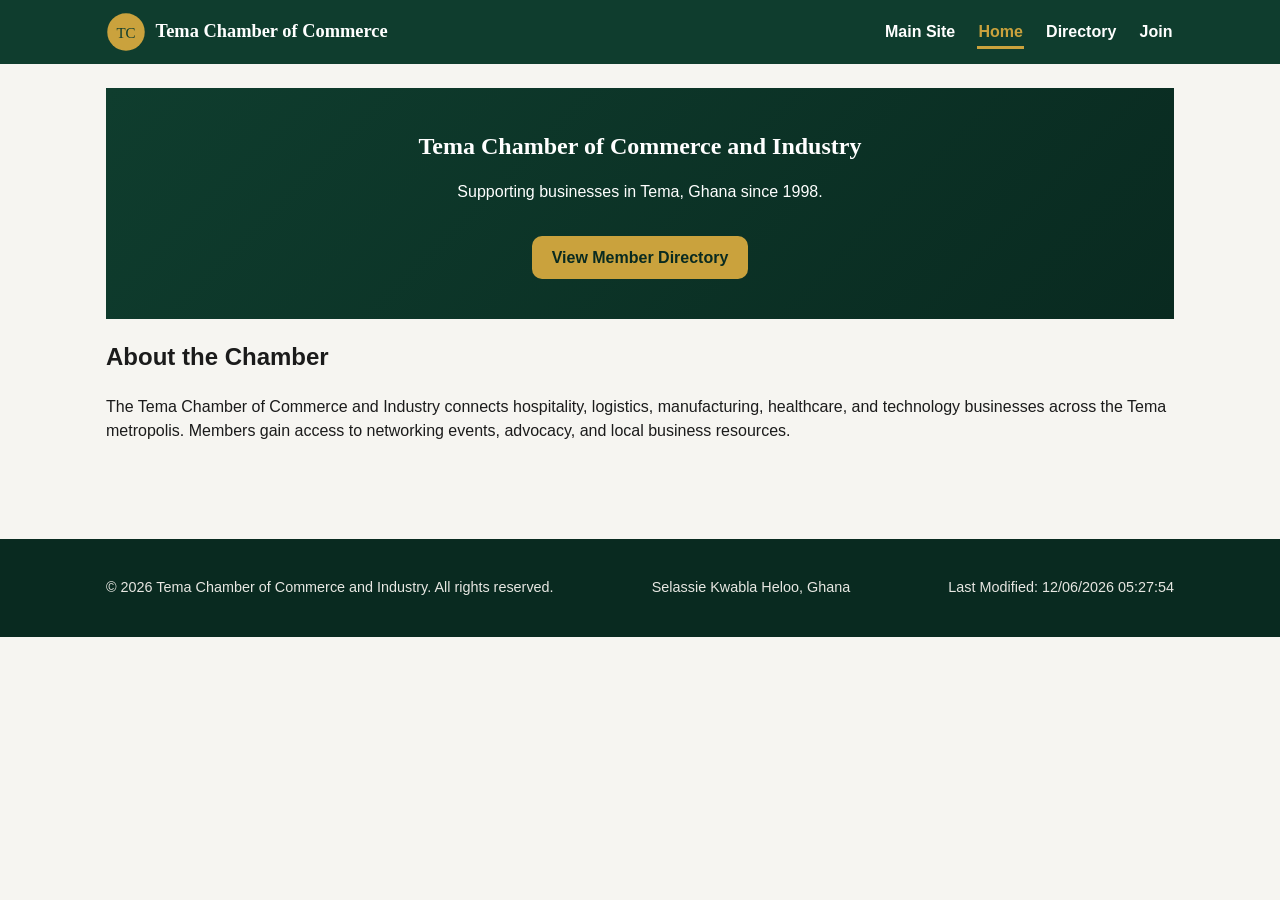
==== chamber/index.html @ 646400e3 "W04 Assignment: Chamber Join Page" ====
<!DOCTYPE html>
<html lang="en">
<head>
  <meta charset="UTF-8" />
  <meta name="viewport" content="width=device-width, initial-scale=1.0" />
  <title>Tema Chamber of Commerce | Home</title>
  <meta name="description" content="Tema Chamber of Commerce and Industry - connecting businesses in Tema, Ghana." />
  <meta name="author" content="Selassie Kwabla Heloo" />
  <link rel="icon" href="images/chamber-logo.svg" type="image/svg+xml" />

  <!-- Open Graph: how this page looks when shared on social media -->
  <meta property="og:type" content="website" />
  <meta property="og:title" content="Tema Chamber of Commerce and Industry" />
  <meta property="og:description" content="Connecting hospitality, logistics, manufacturing, healthcare, and technology businesses across Tema, Ghana since 1998." />
  <meta property="og:image" content="https://helooselassie.github.io/wdd231/chamber/images/chamber-logo.svg" />
  <meta property="og:url" content="https://helooselassie.github.io/wdd231/chamber/index.html" />

  <!-- Google Fonts: one family, two weights (regular body text, bold headings) -->
  <link rel="preconnect" href="https://fonts.googleapis.com">
  <link rel="preconnect" href="https://fonts.gstatic.com" crossorigin>
  <link href="https://fonts.googleapis.com/css2?family=Poppins:wght@400;600;700&display=swap" rel="stylesheet">

  <link rel="stylesheet" href="styles/base.css" />

  <!-- JS files use defer so they run only after the HTML has finished loading, without blocking the page render -->
  <script src="scripts/nav.js" defer></script>
</head>
<body>
  <header>
    <div class="header-inner">
      <a class="brand" href="index.html">
        <img src="images/chamber-logo.svg" alt="" />
        <span>Tema Chamber of Commerce</span>
      </a>
      <button class="nav-toggle" aria-expanded="false" aria-controls="primaryNav">
        &#9776;<span class="visually-hidden">Menu</span>
      </button>
      <nav id="primaryNav">
        <ul>
          <li><a href="../index.html">Main Site</a></li>
          <li><a href="index.html" aria-current="page">Home</a></li>
          <li><a href="directory.html">Directory</a></li>
          <li><a href="join.html">Join</a></li>
        </ul>
      </nav>
    </div>
  </header>

  <main>
    <section class="hero">
      <h1>Tema Chamber of Commerce and Industry</h1>
      <p>Supporting businesses in Tema, Ghana since 1998.</p>
      <a class="button" href="directory.html">View Member Directory</a>
    </section>

    <section>
      <h2>About the Chamber</h2>
      <p>
        The Tema Chamber of Commerce and Industry connects hospitality, logistics,
        manufacturing, healthcare, and technology businesses across the Tema
        metropolis. Members gain access to networking events, advocacy, and
        local business resources.
      </p>
    </section>
  </main>

  <footer>
    <div class="footer-inner">
      <p>&copy; <span id="currentYear"></span> Tema Chamber of Commerce and Industry. All rights reserved.</p>
      <p>Selassie Kwabla Heloo, Ghana</p>
      <p>Last Modified: <span id="lastModified"></span></p>
    </div>
  </footer>

</body>
</html>
---- chamber/styles/base.css ----
:root {
  --color-primary: #0f3d2e;
  --color-primary-dark: #092a20;
  --color-accent: #caa23d;
  --color-accent-dark: #a9842b;
  --color-bg: #f6f5f1;
  --color-surface: #ffffff;
  --color-text: #1b1b1b;
  --color-text-muted: #4a4a4a;
  --color-border: #d9d6cd;
  --font-heading: "Georgia", "Times New Roman", serif;
  --font-body: "Segoe UI", Arial, Helvetica, sans-serif;
  --radius: 10px;
  --max-width: 1100px;
}

* {
  box-sizing: border-box;
}

html,
body {
  margin: 0;
  padding: 0;
}

body {
  font-family: var(--font-body);
  color: var(--color-text);
  background-color: var(--color-bg);
  line-height: 1.5;
}

img {
  max-width: 100%;
  display: block;
}

a {
  color: var(--color-primary);
  text-decoration: none;
}

a:hover,
a:focus {
  text-decoration: underline;
}

.visually-hidden {
  position: absolute;
  left: -9999px;
}

/* Header */
header {
  background-color: var(--color-primary);
  color: #ffffff;
  position: relative;
}

.header-inner {
  max-width: var(--max-width);
  margin: 0 auto;
  display: flex;
  align-items: center;
  justify-content: space-between;
  padding: 0.75rem 1rem;
}

.brand {
  display: flex;
  align-items: center;
  gap: 0.6rem;
  color: #ffffff;
  text-decoration: none;
}

.brand img {
  width: 40px;
  height: 40px;
}

.brand span {
  font-family: var(--font-heading);
  font-size: 1.15rem;
  font-weight: bold;
}

.nav-toggle {
  background: none;
  border: 2px solid #ffffff;
  border-radius: 6px;
  color: #ffffff;
  font-size: 1.1rem;
  padding: 0.35rem 0.6rem;
  display: none;
  cursor: pointer;
}

nav ul {
  list-style: none;
  display: flex;
  gap: 1.25rem;
  margin: 0;
  padding: 0;
}

nav a {
  color: #ffffff;
  font-weight: 600;
  padding: 0.35rem 0.1rem;
  border-bottom: 3px solid #00000000;
}

nav a:hover,
nav a:focus {
  text-decoration: none;
  border-bottom-color: var(--color-accent);
}

nav a[aria-current="page"] {
  border-bottom-color: var(--color-accent);
  color: var(--color-accent);
}

/* Footer */
footer {
  background-color: var(--color-primary-dark);
  color: #e7e7e2;
  margin-top: 2.5rem;
}

.footer-inner {
  max-width: var(--max-width);
  margin: 0 auto;
  padding: 1.5rem 1rem;
  display: flex;
  flex-wrap: wrap;
  gap: 1rem;
  justify-content: space-between;
  font-size: 0.9rem;
}

.footer-inner a {
  color: #f1d89a;
}

/* Small screens: stacked nav behind a toggle */
@media (max-width: 700px) {
  .nav-toggle {
    display: inline-block;
  }

  nav {
    position: absolute;
    top: 100%;
    left: 0;
    right: 0;
    background-color: var(--color-primary);
    display: none;
  }

  nav.open {
    display: block;
  }

  nav ul {
    flex-direction: column;
    padding: 0.5rem 1rem 1rem;
    gap: 0.5rem;
  }
}

/* Generic page content wrapper used on every page */
main {
  max-width: var(--max-width);
  margin: 0 auto;
  padding: 1.5rem 1rem 2.5rem;
}

.hero {
  background: linear-gradient(135deg, var(--color-primary), var(--color-primary-dark));
  color: #ffffff;
  padding: 2.5rem 1rem;
  text-align: center;
}

.hero h1 {
  font-family: var(--font-heading);
  margin: 0 0 0.5rem;
}

.button {
  display: inline-block;
  background-color: var(--color-accent);
  color: var(--color-primary-dark);
  font-weight: 700;
  padding: 0.6rem 1.2rem;
  border-radius: var(--radius);
  margin-top: 1rem;
}

.button:hover,
.button:focus {
  background-color: var(--color-accent-dark);
  text-decoration: none;
}
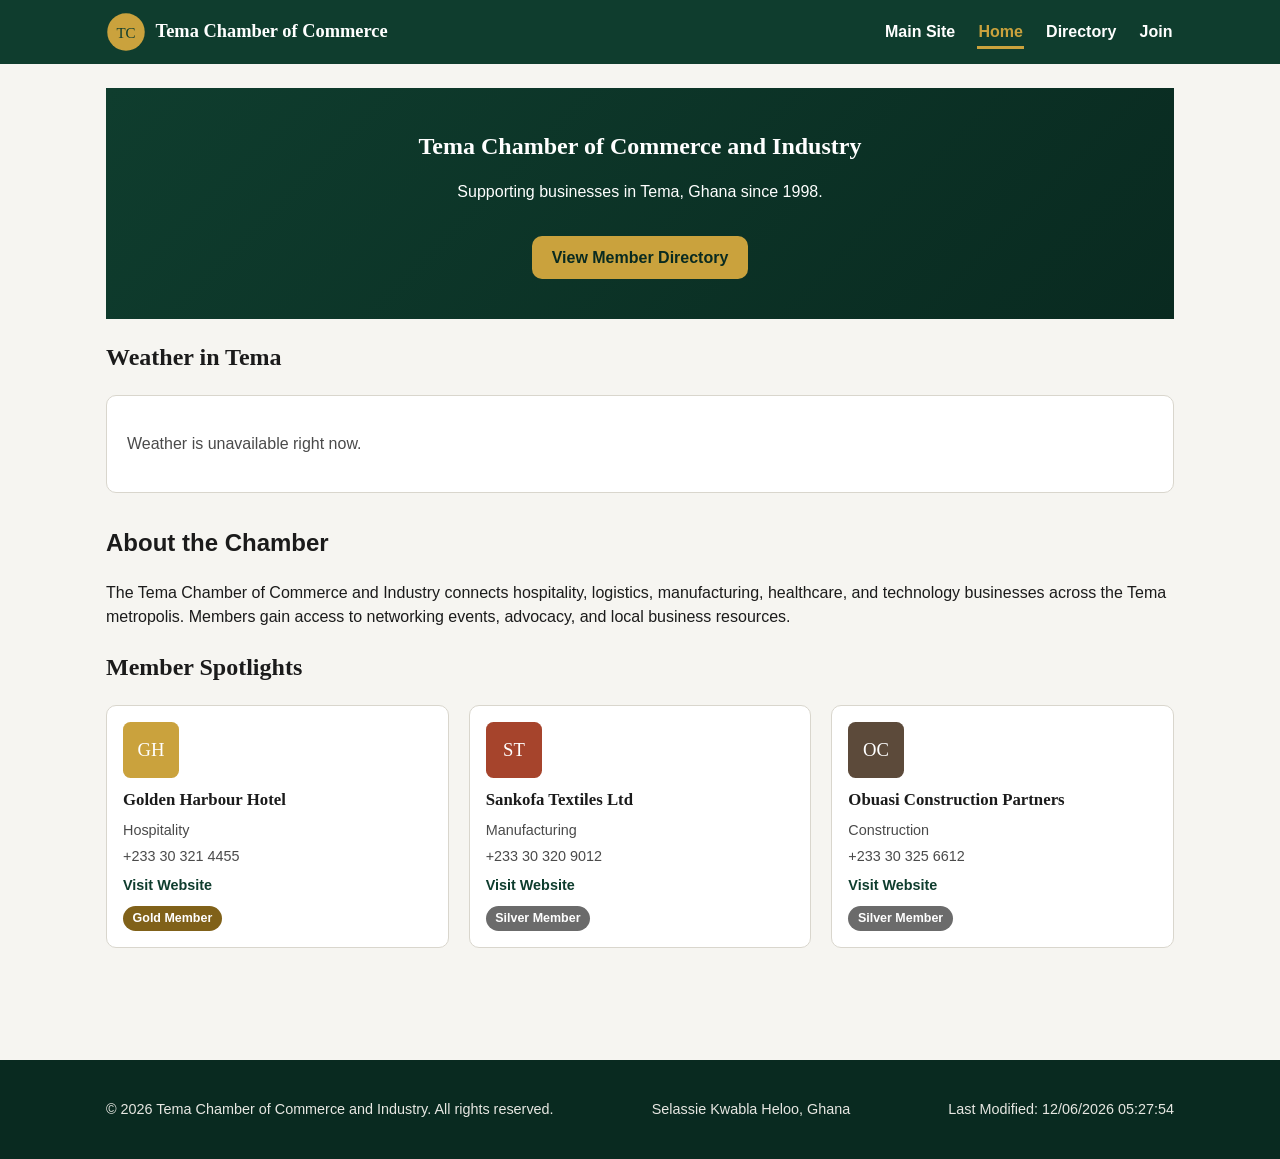
==== commit 6f498beb: "W04 Assignment: Chamber Join Page" ====
--- a/chamber/index.html
+++ b/chamber/index.html
@@ -12,7 +12,7 @@
   <meta property="og:type" content="website" />
   <meta property="og:title" content="Tema Chamber of Commerce and Industry" />
   <meta property="og:description" content="Connecting hospitality, logistics, manufacturing, healthcare, and technology businesses across Tema, Ghana since 1998." />
-  <meta property="og:image" content="https://helooselassie.github.io/wdd231/chamber/images/chamber-logo.svg" />
+  <meta property="og:image" content="https://helooselassie.github.io/wdd231/chamber/images/social-card.svg" />
   <meta property="og:url" content="https://helooselassie.github.io/wdd231/chamber/index.html" />
 
   <!-- Google Fonts: one family, two weights (regular body text, bold headings) -->
@@ -21,9 +21,11 @@
   <link href="https://fonts.googleapis.com/css2?family=Poppins:wght@400;600;700&display=swap" rel="stylesheet">
 
   <link rel="stylesheet" href="styles/base.css" />
+  <link rel="stylesheet" href="styles/style.css" />
 
   <!-- JS files use defer so they run only after the HTML has finished loading, without blocking the page render -->
   <script src="scripts/nav.js" defer></script>
+  <script src="scripts/home.js" defer></script>
 </head>
 <body>
   <header>
@@ -53,6 +55,13 @@
       <a class="button" href="directory.html">View Member Directory</a>
     </section>
 
+    <section class="weather" aria-label="Current weather in Tema, Ghana">
+      <h2>Weather in Tema</h2>
+      <div id="weatherWidget" class="weather-widget">
+        <p class="loading">Loading current conditions&hellip;</p>
+      </div>
+    </section>
+
     <section>
       <h2>About the Chamber</h2>
       <p>
@@ -61,6 +70,13 @@
         metropolis. Members gain access to networking events, advocacy, and
         local business resources.
       </p>
+    </section>
+
+    <section class="spotlights" aria-label="Featured members">
+      <h2>Member Spotlights</h2>
+      <div id="spotlightContainer" class="spotlights-grid">
+        <p class="loading">Loading featured members&hellip;</p>
+      </div>
     </section>
   </main>
 
--- a/chamber/styles/style.css
+++ b/chamber/styles/style.css
@@ -0,0 +1,142 @@
+/* Chamber Home page: weather widget + member spotlights */
+
+.weather,
+.spotlights {
+  margin-bottom: 2rem;
+}
+
+.weather h2,
+.spotlights h2 {
+  font-family: var(--font-heading);
+}
+
+.loading {
+  color: var(--color-text-muted);
+}
+
+/* Weather widget */
+.weather-widget {
+  background-color: var(--color-surface);
+  border: 1px solid var(--color-border);
+  border-radius: var(--radius);
+  padding: 1.25rem;
+  display: flex;
+  flex-wrap: wrap;
+  gap: 1.5rem;
+  align-items: center;
+  justify-content: space-between;
+}
+
+.weather-now {
+  display: flex;
+  align-items: center;
+  gap: 0.75rem;
+}
+
+.weather-temp {
+  font-size: 1.6rem;
+  font-weight: 700;
+  color: var(--color-primary);
+  margin: 0;
+}
+
+.weather-desc {
+  margin: 0.1rem 0;
+  text-transform: capitalize;
+}
+
+.weather-feels {
+  margin: 0;
+  color: var(--color-text-muted);
+  font-size: 0.9rem;
+}
+
+.weather-forecast {
+  display: flex;
+  gap: 1rem;
+}
+
+.forecast-day {
+  text-align: center;
+  min-width: 60px;
+}
+
+.forecast-label {
+  margin: 0 0 0.2rem;
+  font-weight: 600;
+}
+
+.forecast-temp {
+  margin: 0;
+  color: var(--color-primary);
+}
+
+/* Member spotlights */
+.spotlights-grid {
+  display: grid;
+  grid-template-columns: repeat(auto-fit, minmax(220px, 1fr));
+  gap: 1.25rem;
+}
+
+.spotlight-card {
+  background-color: var(--color-surface);
+  border: 1px solid var(--color-border);
+  border-radius: var(--radius);
+  padding: 1rem;
+  display: flex;
+  flex-direction: column;
+}
+
+.spotlight-card img {
+  width: 56px;
+  height: 56px;
+  margin-bottom: 0.6rem;
+}
+
+.spotlight-card h3 {
+  font-family: var(--font-heading);
+  font-size: 1.05rem;
+  margin: 0 0 0.3rem;
+}
+
+.spotlight-card p {
+  margin: 0.15rem 0;
+  font-size: 0.9rem;
+  color: var(--color-text-muted);
+}
+
+.spotlight-card a {
+  font-weight: 600;
+  font-size: 0.9rem;
+  margin-top: 0.3rem;
+}
+
+.badge {
+  display: inline-block;
+  margin-top: 0.6rem;
+  padding: 0.2rem 0.6rem;
+  border-radius: 999px;
+  font-size: 0.78rem;
+  font-weight: 700;
+  color: #ffffff;
+  width: fit-content;
+}
+
+.badge.level-3 {
+  background-color: #806119;
+}
+
+.badge.level-2 {
+  background-color: #6b6b6b;
+}
+
+.badge.level-1 {
+  background-color: #7a5230;
+}
+
+@media (max-width: 500px) {
+  .weather-widget {
+    flex-direction: column;
+    align-items: flex-start;
+  }
+}
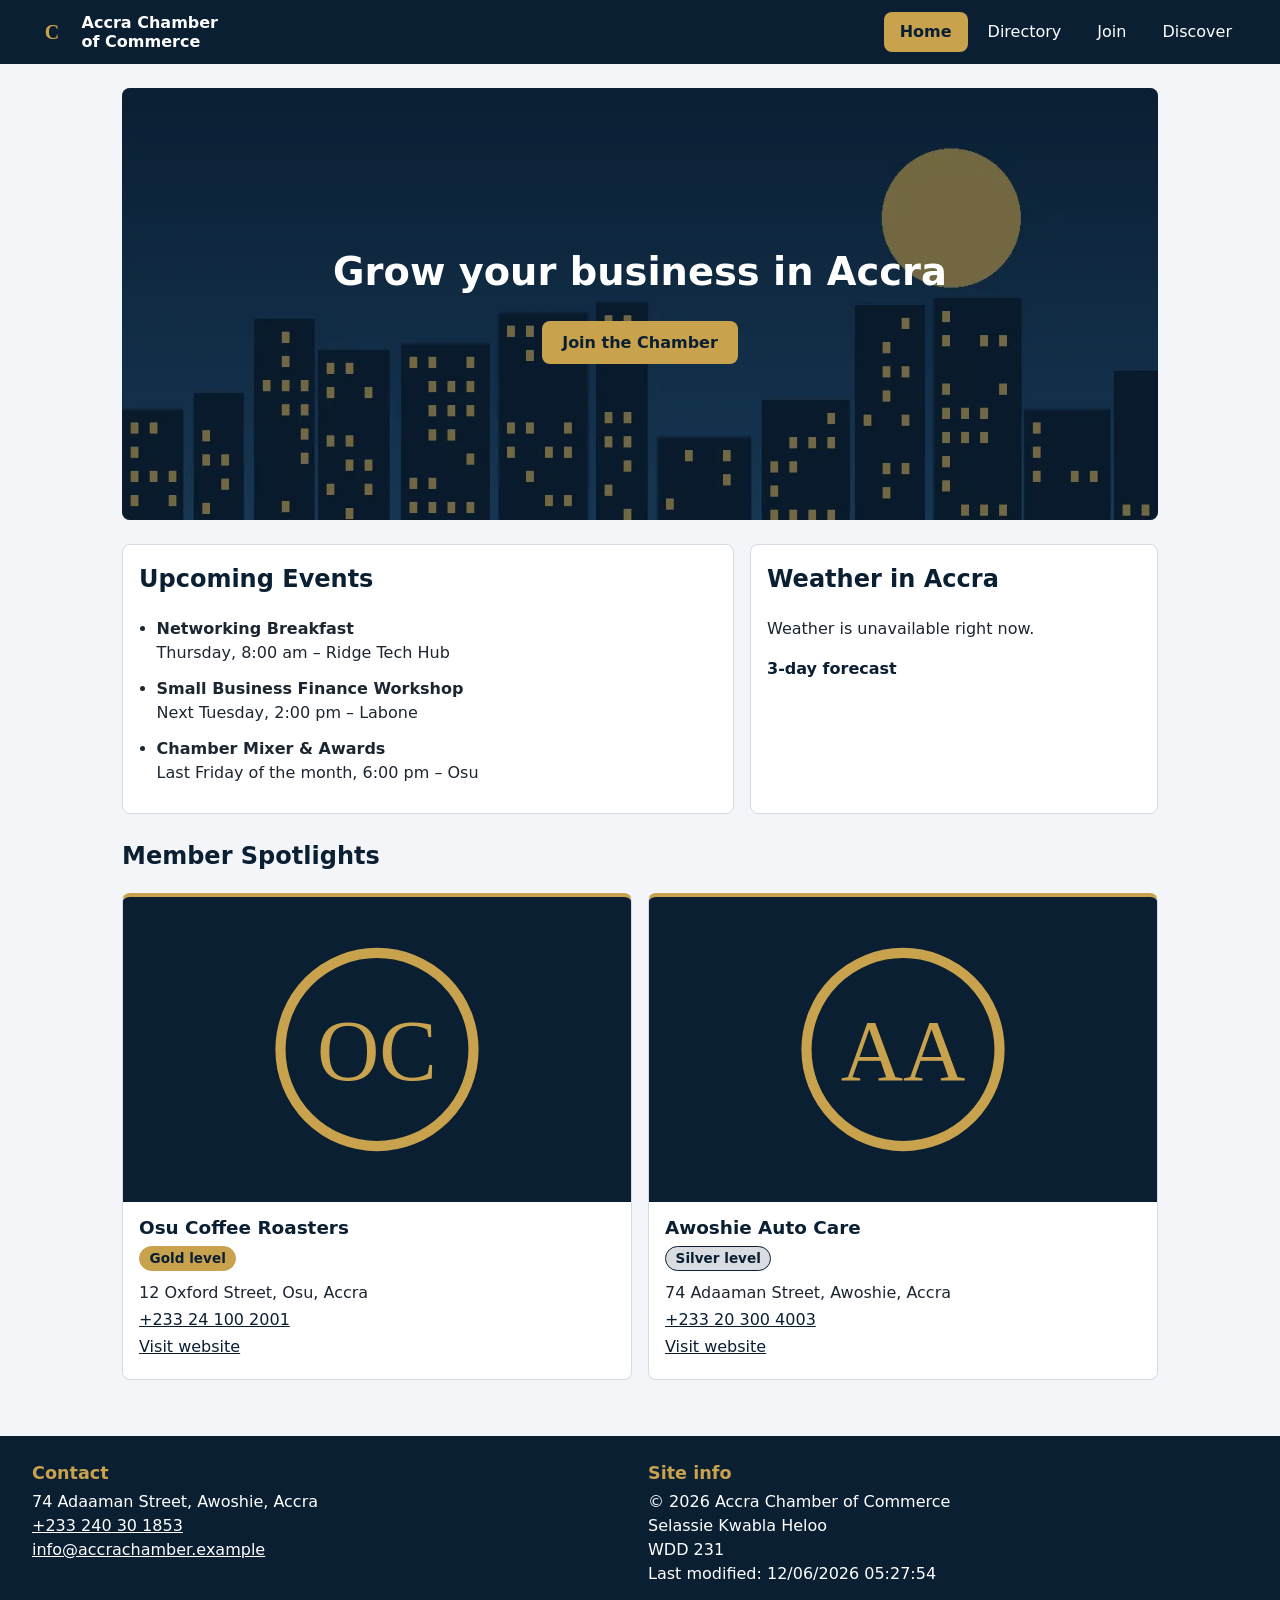
==== commit 47ee4735: "W03: Chamber Home Page" ====
--- a/chamber/index.html
+++ b/chamber/index.html
@@ -1,92 +1,100 @@
 <!DOCTYPE html>
 <html lang="en">
 <head>
-  <meta charset="UTF-8" />
-  <meta name="viewport" content="width=device-width, initial-scale=1.0" />
-  <title>Tema Chamber of Commerce | Home</title>
-  <meta name="description" content="Tema Chamber of Commerce and Industry - connecting businesses in Tema, Ghana." />
-  <meta name="author" content="Selassie Kwabla Heloo" />
-  <link rel="icon" href="images/chamber-logo.svg" type="image/svg+xml" />
+  <meta charset="UTF-8">
+  <meta name="viewport" content="width=device-width, initial-scale=1">
+  <title>Home | Accra Chamber of Commerce</title>
+  <meta name="description" content="Welcome to the Accra Chamber of Commerce. See upcoming events, local weather and featured member businesses, and join today.">
+  <meta name="author" content="Selassie Kwabla Heloo">
 
-  <!-- Open Graph: how this page looks when shared on social media -->
-  <meta property="og:type" content="website" />
-  <meta property="og:title" content="Tema Chamber of Commerce and Industry" />
-  <meta property="og:description" content="Connecting hospitality, logistics, manufacturing, healthcare, and technology businesses across Tema, Ghana since 1998." />
-  <meta property="og:image" content="https://helooselassie.github.io/wdd231/chamber/images/social-card.svg" />
-  <meta property="og:url" content="https://helooselassie.github.io/wdd231/chamber/index.html" />
+  <link rel="icon" href="images/favicon.svg" type="image/svg+xml">
+  <link rel="apple-touch-icon" href="images/favicon-180.png">
 
-  <!-- Google Fonts: one family, two weights (regular body text, bold headings) -->
-  <link rel="preconnect" href="https://fonts.googleapis.com">
-  <link rel="preconnect" href="https://fonts.gstatic.com" crossorigin>
-  <link href="https://fonts.googleapis.com/css2?family=Poppins:wght@400;600;700&display=swap" rel="stylesheet">
+  <meta property="og:type" content="website">
+  <meta property="og:title" content="Home | Accra Chamber of Commerce">
+  <meta property="og:description" content="Events, weather and featured member businesses from the Accra Chamber of Commerce.">
+  <meta property="og:image" content="https://username.github.io/wdd231/chamber/images/og-image.png">
+  <meta property="og:url" content="https://username.github.io/wdd231/chamber/index.html">
 
-  <link rel="stylesheet" href="styles/base.css" />
-  <link rel="stylesheet" href="styles/style.css" />
-
-  <!-- JS files use defer so they run only after the HTML has finished loading, without blocking the page render -->
-  <script src="scripts/nav.js" defer></script>
-  <script src="scripts/home.js" defer></script>
+  <link rel="stylesheet" href="css/normalize.css">
+  <link rel="stylesheet" href="css/small.css">
+  <link rel="stylesheet" href="css/larger.css">
+  <script src="js/site.js" defer></script>
+  <script src="js/home.js" defer></script>
 </head>
 <body>
-  <header>
-    <div class="header-inner">
-      <a class="brand" href="index.html">
-        <img src="images/chamber-logo.svg" alt="" />
-        <span>Tema Chamber of Commerce</span>
-      </a>
-      <button class="nav-toggle" aria-expanded="false" aria-controls="primaryNav">
-        &#9776;<span class="visually-hidden">Menu</span>
-      </button>
-      <nav id="primaryNav">
-        <ul>
-          <li><a href="../index.html">Main Site</a></li>
-          <li><a href="index.html" aria-current="page">Home</a></li>
-          <li><a href="directory.html">Directory</a></li>
-          <li><a href="join.html">Join</a></li>
-        </ul>
-      </nav>
-    </div>
+  <header class="site-header">
+    <a class="brand" href="index.html">
+      <img src="images/favicon.svg" alt="" width="40" height="40">
+      <span>Accra Chamber<br>of Commerce</span>
+    </a>
+    <button id="menu-button" class="menu-button" type="button" aria-expanded="false" aria-controls="site-nav">
+      <span class="menu-icon" aria-hidden="true"></span>
+      <span class="visually-hidden">Menu</span>
+    </button>
+    <nav id="site-nav" class="site-nav" aria-label="Main">
+      <ul>
+        <li><a href="index.html" class="active" aria-current="page">Home</a></li>
+        <li><a href="directory.html">Directory</a></li>
+        <li><a href="join.html">Join</a></li>
+        <li><a href="discover.html">Discover</a></li>
+      </ul>
+    </nav>
   </header>
 
   <main>
-    <section class="hero">
-      <h1>Tema Chamber of Commerce and Industry</h1>
-      <p>Supporting businesses in Tema, Ghana since 1998.</p>
-      <a class="button" href="directory.html">View Member Directory</a>
-    </section>
-
-    <section class="weather" aria-label="Current weather in Tema, Ghana">
-      <h2>Weather in Tema</h2>
-      <div id="weatherWidget" class="weather-widget">
-        <p class="loading">Loading current conditions&hellip;</p>
+    <section class="hero" aria-labelledby="hero-title">
+      <img src="images/hero-1200.webp"
+           srcset="images/hero-600.webp 600w, images/hero-1200.webp 1200w"
+           sizes="(min-width: 1100px) 1100px, 100vw"
+           width="1200" height="500" fetchpriority="high"
+           alt="Accra city skyline at dusk with lit office windows">
+      <div class="hero-text">
+        <h1 id="hero-title">Grow your business in Accra</h1>
+        <a class="cta" href="join.html">Join the Chamber</a>
       </div>
     </section>
 
-    <section>
-      <h2>About the Chamber</h2>
-      <p>
-        The Tema Chamber of Commerce and Industry connects hospitality, logistics,
-        manufacturing, healthcare, and technology businesses across the Tema
-        metropolis. Members gain access to networking events, advocacy, and
-        local business resources.
-      </p>
-    </section>
+    <div class="home-grid">
+      <section class="panel" aria-labelledby="events-title">
+        <h2 id="events-title">Upcoming Events</h2>
+        <ul class="events">
+          <li><strong>Networking Breakfast</strong><br>Thursday, 8:00 am &ndash; Ridge Tech Hub</li>
+          <li><strong>Small Business Finance Workshop</strong><br>Next Tuesday, 2:00 pm &ndash; Labone</li>
+          <li><strong>Chamber Mixer &amp; Awards</strong><br>Last Friday of the month, 6:00 pm &ndash; Osu</li>
+        </ul>
+      </section>
 
-    <section class="spotlights" aria-label="Featured members">
-      <h2>Member Spotlights</h2>
-      <div id="spotlightContainer" class="spotlights-grid">
-        <p class="loading">Loading featured members&hellip;</p>
+      <section class="panel" aria-labelledby="weather-title">
+        <h2 id="weather-title">Weather in Accra</h2>
+        <div id="current-weather" aria-live="polite">Loading weather&hellip;</div>
+        <h3>3-day forecast</h3>
+        <ul id="forecast" class="forecast"></ul>
+      </section>
+    </div>
+
+    <section aria-labelledby="spotlight-title">
+      <h2 id="spotlight-title">Member Spotlights</h2>
+      <div id="spotlights" class="spotlight-grid">
+        <p class="status">Loading spotlights&hellip;</p>
       </div>
     </section>
   </main>
 
-  <footer>
-    <div class="footer-inner">
-      <p>&copy; <span id="currentYear"></span> Tema Chamber of Commerce and Industry. All rights reserved.</p>
-      <p>Selassie Kwabla Heloo, Ghana</p>
-      <p>Last Modified: <span id="lastModified"></span></p>
+  <footer class="site-footer">
+    <div>
+      <h2>Contact</h2>
+      <p>74 Adaaman Street, Awoshie, Accra<br>
+        <a href="tel:+233240301853">+233 240 30 1853</a><br>
+        <a href="mailto:info@accrachamber.example">info@accrachamber.example</a></p>
+    </div>
+    <div>
+      <h2>Site info</h2>
+      <p>&copy; <span id="year"></span> Accra Chamber of Commerce<br>
+        Selassie Kwabla Heloo<br>
+        WDD 231<br>
+        Last modified: <span id="last-modified"></span></p>
     </div>
   </footer>
-
 </body>
 </html>
--- a/chamber/css/small.css
+++ b/chamber/css/small.css
@@ -0,0 +1,350 @@
+/* Mobile-first styles. larger.css adds the wider layouts. */
+:root {
+  --navy: #0B1F33;
+  --gold: #C9A24D;
+  --white: #ffffff;
+  --light: #f3f5f8;
+  --text: #1c2630;
+  --radius: 8px;
+}
+
+* { box-sizing: border-box; }
+
+body {
+  margin: 0;
+  font-family: system-ui, -apple-system, "Segoe UI", Roboto, sans-serif;
+  line-height: 1.5;
+  color: var(--text);
+  background: var(--light);
+}
+
+img { max-width: 100%; height: auto; display: block; }
+
+a { color: var(--navy); }
+a:focus-visible, button:focus-visible { outline: 3px solid var(--gold); outline-offset: 2px; }
+
+.visually-hidden {
+  position: absolute;
+  width: 1px; height: 1px;
+  overflow: hidden;
+  clip: rect(0 0 0 0);
+  white-space: nowrap;
+}
+
+/* Header and navigation */
+.site-header {
+  display: flex;
+  flex-wrap: wrap;
+  align-items: center;
+  justify-content: space-between;
+  padding: 0.75rem 1rem;
+  background: var(--navy);
+  color: var(--white);
+}
+
+.brand {
+  display: flex;
+  align-items: center;
+  gap: 0.6rem;
+  color: var(--white);
+  text-decoration: none;
+  font-weight: 700;
+  line-height: 1.2;
+}
+
+.menu-button {
+  width: 44px; height: 44px;
+  display: grid;
+  place-items: center;
+  background: transparent;
+  border: 2px solid var(--gold);
+  border-radius: var(--radius);
+  cursor: pointer;
+}
+
+.menu-icon,
+.menu-icon::before,
+.menu-icon::after {
+  display: block;
+  width: 22px; height: 2px;
+  background: var(--gold);
+  content: "";
+  transition: transform 0.2s;
+}
+.menu-icon { position: relative; }
+.menu-icon::before { position: absolute; top: -7px; }
+.menu-icon::after { position: absolute; top: 7px; }
+
+.menu-button[aria-expanded="true"] .menu-icon { background: transparent; }
+.menu-button[aria-expanded="true"] .menu-icon::before { top: 0; transform: rotate(45deg); }
+.menu-button[aria-expanded="true"] .menu-icon::after { top: 0; transform: rotate(-45deg); }
+
+.site-nav { display: none; width: 100%; }
+.site-nav.open { display: block; }
+
+.site-nav ul { list-style: none; margin: 0.75rem 0 0; padding: 0; }
+.site-nav a {
+  display: block;
+  padding: 0.75rem 0.5rem;
+  color: var(--white);
+  text-decoration: none;
+  border-bottom: 1px solid rgba(255, 255, 255, 0.2);
+}
+.site-nav a:hover { background: rgba(255, 255, 255, 0.1); }
+
+/* Wayfinding: the current page is clearly marked */
+.site-nav a.active {
+  background: var(--gold);
+  color: var(--navy);
+  font-weight: 700;
+}
+
+/* Main content */
+main { padding: 1rem; max-width: 1100px; margin: 0 auto; }
+h1 { color: var(--navy); margin: 0.5rem 0 0; }
+.intro { margin-top: 0.25rem; }
+
+.view-toggle { display: flex; gap: 0.5rem; margin: 1rem 0; }
+.view-toggle button {
+  padding: 0.5rem 1.25rem;
+  font: inherit;
+  font-weight: 600;
+  color: var(--navy);
+  background: var(--white);
+  border: 2px solid var(--navy);
+  border-radius: var(--radius);
+  cursor: pointer;
+}
+.view-toggle button[aria-pressed="true"] { background: var(--navy); color: var(--white); }
+
+/* Member cards (grid view) and rows (list view) */
+#members { display: grid; gap: 1rem; grid-template-columns: 1fr; }
+
+.member {
+  background: var(--white);
+  border: 1px solid #d5dbe3;
+  border-top: 4px solid var(--gold);
+  border-radius: var(--radius);
+  overflow: hidden;
+}
+.member img { width: 100%; aspect-ratio: 5 / 3; object-fit: cover; }
+.member-body { padding: 0.75rem 1rem 1rem; overflow-wrap: anywhere; }
+.member h2 { margin: 0 0 0.25rem; font-size: 1.15rem; color: var(--navy); }
+.tagline { margin: 0 0 0.5rem; font-style: italic; }
+.member p { margin: 0.2rem 0; }
+
+.badge {
+  display: inline-block;
+  margin-bottom: 0.4rem;
+  padding: 0.1rem 0.6rem;
+  font-size: 0.85rem;
+  font-weight: 700;
+  color: var(--navy);
+  border: 1px solid var(--navy);
+  border-radius: 999px;
+}
+.badge.gold { background: var(--gold); border-color: var(--gold); }
+.badge.silver { background: #d9dde2; }
+.badge.member { background: var(--white); }
+
+/* List view: one column, no images */
+#members.list { grid-template-columns: 1fr; gap: 0; }
+#members.list .member {
+  border-radius: 0;
+  border-top-width: 1px;
+  border-left: 4px solid var(--gold);
+}
+#members.list .member:nth-child(even) { background: var(--light); }
+
+.status { grid-column: 1 / -1; }
+
+/* Footer */
+.site-footer {
+  display: grid;
+  gap: 1rem;
+  padding: 1.5rem 1rem;
+  margin-top: 2rem;
+  background: var(--navy);
+  color: var(--white);
+}
+.site-footer h2 { margin: 0 0 0.25rem; font-size: 1.1rem; color: var(--gold); }
+.site-footer p { margin: 0; }
+.site-footer a { color: var(--white); }
+
+/* Home page */
+.hero { position: relative; border-radius: var(--radius); overflow: hidden; background: var(--navy); }
+.hero img { width: 100%; height: auto; }
+.hero-text {
+  position: absolute;
+  inset: 0;
+  display: flex;
+  flex-direction: column;
+  align-items: center;
+  justify-content: center;
+  gap: 0.75rem;
+  padding: 0.5rem;
+  text-align: center;
+  background: rgba(11, 31, 51, 0.45);
+}
+.hero-text h1 { margin: 0; font-size: 1.4rem; color: var(--white); }
+
+.cta {
+  padding: 0.6rem 1.25rem;
+  font-weight: 700;
+  color: var(--navy);
+  text-decoration: none;
+  background: var(--gold);
+  border-radius: var(--radius);
+}
+.cta:hover { background: var(--white); }
+
+.home-grid { display: grid; gap: 1rem; margin: 1.5rem 0; }
+.panel {
+  padding: 1rem;
+  background: var(--white);
+  border: 1px solid #d5dbe3;
+  border-radius: var(--radius);
+}
+.panel h2, main > section > h2 { margin-top: 0; color: var(--navy); }
+.panel h3 { margin: 1rem 0 0.25rem; font-size: 1rem; color: var(--navy); }
+
+.events { margin: 0; padding-left: 1.1rem; }
+.events li { margin-bottom: 0.75rem; }
+
+.temperature { margin: 0; font-size: 2.25rem; font-weight: 700; color: var(--navy); }
+#current-weather p { margin: 0.2rem 0; }
+
+.forecast { margin: 0; padding: 0; list-style: none; }
+.forecast li {
+  display: flex;
+  justify-content: space-between;
+  gap: 1rem;
+  padding: 0.4rem 0;
+  border-bottom: 1px solid #d5dbe3;
+}
+.forecast .day { font-weight: 600; }
+
+.spotlight-grid { display: grid; gap: 1rem; grid-template-columns: 1fr; }
+.member h3 { margin: 0 0 0.25rem; font-size: 1.15rem; color: var(--navy); }
+
+/* Join page: form */
+.join-layout { display: grid; gap: 2rem; margin-top: 1rem; }
+
+.join-form {
+  display: grid;
+  gap: 1rem;
+  padding: 1rem;
+  background: var(--white);
+  border: 1px solid #d5dbe3;
+  border-radius: var(--radius);
+}
+.join-form label { display: grid; gap: 0.3rem; font-weight: 600; color: var(--navy); }
+.join-form input:not([type="hidden"]),
+.join-form select,
+.join-form textarea {
+  width: 100%;
+  min-height: 44px;
+  padding: 0.5rem 0.75rem;
+  font: inherit;
+  font-weight: 400;
+  color: var(--text);
+  background: var(--white);
+  border: 2px solid #6b7684;
+  border-radius: var(--radius);
+}
+.join-form input:focus,
+.join-form select:focus,
+.join-form textarea:focus { outline: 3px solid var(--gold); outline-offset: 1px; border-color: var(--navy); }
+.join-form input:user-invalid { border-color: #a61b1b; }
+.req { color: #a61b1b; }
+
+.submit-button {
+  cursor: pointer;
+  font-weight: 700;
+  color: var(--navy);
+  background: var(--gold);
+  border-color: var(--gold) !important;
+}
+.submit-button:hover { background: var(--navy); color: var(--white); border-color: var(--navy) !important; }
+
+/* Membership cards */
+.levels h2 { margin-top: 0; color: var(--navy); }
+.level-cards { display: grid; gap: 1rem; }
+
+.level-card {
+  padding: 1rem;
+  background: var(--white);
+  border: 1px solid #d5dbe3;
+  border-top: 6px solid var(--navy);
+  border-radius: var(--radius);
+  animation: card-in 0.7s ease-out both;
+}
+.level-card:nth-child(2) { animation-delay: 0.15s; }
+.level-card:nth-child(3) { animation-delay: 0.3s; }
+.level-card:nth-child(4) { animation-delay: 0.45s; }
+.level-card.bronze { border-top-color: #8a5a2b; }
+.level-card.silver { border-top-color: #8d96a3; }
+.level-card.gold { border-top-color: var(--gold); }
+.level-card h3 { margin: 0 0 0.25rem; color: var(--navy); }
+.level-card p { margin: 0.25rem 0; }
+.price { font-weight: 700; }
+
+@keyframes card-in {
+  from { opacity: 0; transform: translateY(24px); }
+  to { opacity: 1; transform: translateY(0); }
+}
+
+@media (prefers-reduced-motion: reduce) {
+  .level-card { animation: none; }
+}
+
+.link-button {
+  margin-top: 0.5rem;
+  padding: 0.5rem 0;
+  font: inherit;
+  font-weight: 600;
+  color: var(--navy);
+  text-decoration: underline;
+  background: none;
+  border: 0;
+  cursor: pointer;
+}
+.link-button:hover { text-decoration-thickness: 3px; }
+
+/* Modals */
+.modal {
+  width: min(92vw, 460px);
+  padding: 1.5rem;
+  color: var(--text);
+  border: 0;
+  border-top: 6px solid var(--gold);
+  border-radius: var(--radius);
+}
+.modal::backdrop { background: rgba(11, 31, 51, 0.7); }
+.modal h2 { margin-top: 0; color: var(--navy); }
+.modal ul { padding-left: 1.2rem; }
+.close-modal {
+  padding: 0.6rem 1.25rem;
+  font: inherit;
+  font-weight: 700;
+  color: var(--white);
+  background: var(--navy);
+  border: 0;
+  border-radius: var(--radius);
+  cursor: pointer;
+}
+
+/* Thank you page */
+.thanks { max-width: 640px; margin: 0 auto; }
+.summary {
+  margin: 1.5rem 0;
+  padding: 0.5rem 1rem;
+  background: var(--white);
+  border: 1px solid #d5dbe3;
+  border-left: 6px solid var(--gold);
+  border-radius: var(--radius);
+}
+.summary-row { padding: 0.6rem 0; border-bottom: 1px solid #d5dbe3; }
+.summary-row:last-child { border-bottom: 0; }
+.summary dt { font-weight: 700; color: var(--navy); }
+.summary dd { margin: 0; overflow-wrap: anywhere; }
--- a/chamber/css/larger.css
+++ b/chamber/css/larger.css
@@ -0,0 +1,46 @@
+/* Tablet and desktop layout */
+@media (min-width: 700px) {
+  .site-header { flex-wrap: nowrap; padding: 0.75rem 2rem; }
+
+  .menu-button { display: none; }
+
+  .site-nav { display: block; width: auto; }
+  .site-nav ul { display: flex; gap: 0.25rem; margin: 0; }
+  .site-nav a { border-bottom: 0; border-radius: var(--radius); padding: 0.5rem 1rem; }
+
+  main { padding: 1.5rem 2rem; }
+
+  #members.grid { grid-template-columns: repeat(2, 1fr); }
+
+  /* In list view, each row lays its info out across the width */
+  #members.list .member-body {
+    display: grid;
+    grid-template-columns: 1.4fr 1.4fr 1fr;
+    column-gap: 1.5rem;
+    align-items: start;
+  }
+  #members.list .member h2 { grid-column: 1; }
+  #members.list .tagline { grid-column: 1; }
+  #members.list .badge { grid-column: 3; grid-row: 1; justify-self: start; }
+  #members.list .contact { grid-column: 2; grid-row: 1 / span 2; }
+
+  .site-footer { grid-template-columns: 1fr 1fr; padding: 1.5rem 2rem; }
+}
+
+@media (min-width: 1000px) {
+  #members.grid { grid-template-columns: repeat(3, 1fr); }
+}
+
+/* Home page, wider layouts */
+@media (min-width: 700px) {
+  .hero-text h1 { font-size: 2.4rem; }
+  .hero-text { gap: 1.25rem; }
+  .home-grid { grid-template-columns: 3fr 2fr; }
+  .spotlight-grid { grid-template-columns: repeat(auto-fit, minmax(240px, 1fr)); }
+}
+
+/* Join page, wider layouts */
+@media (min-width: 800px) {
+  .join-layout { grid-template-columns: 1.3fr 1fr; align-items: start; }
+  .join-form { padding: 1.5rem; }
+}
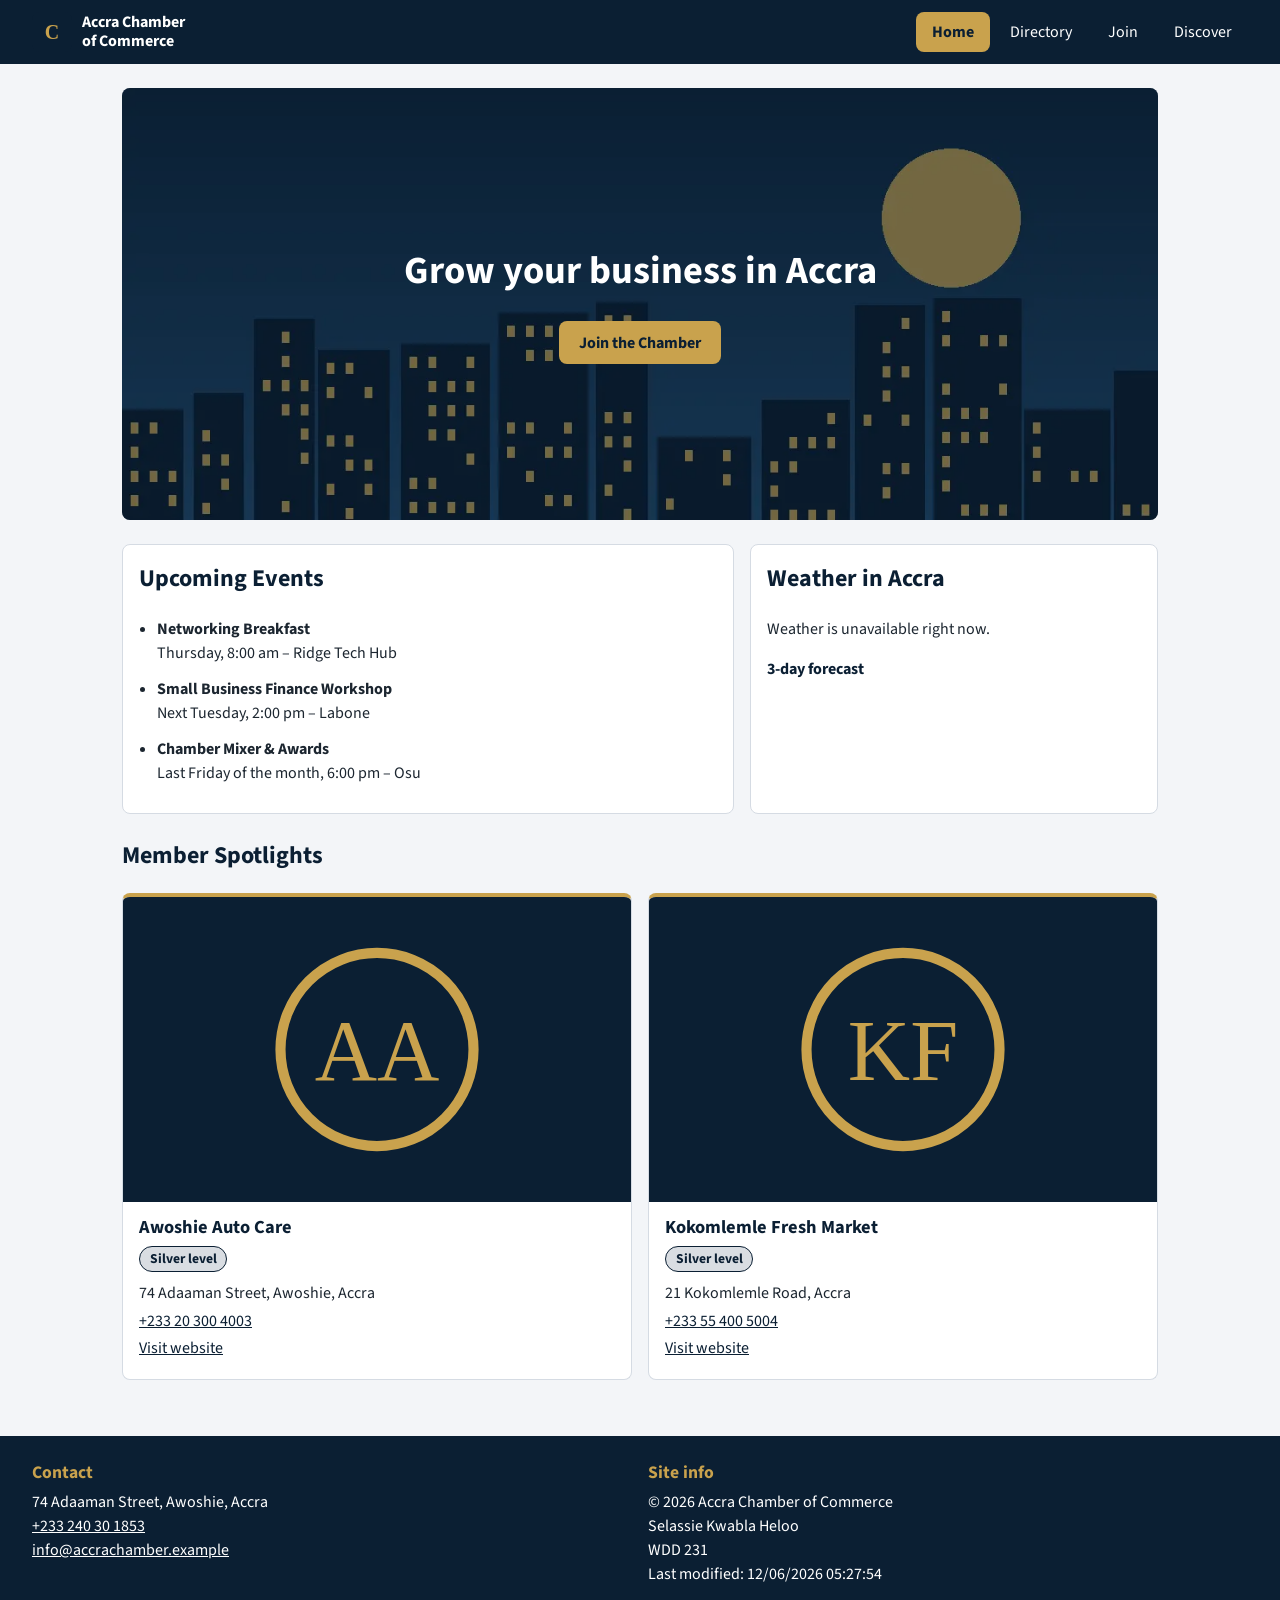
==== commit cd5107d7: "Rename css/js to styles/scripts, add join and thank you pages, update home page" ====
--- a/chamber/index.html
+++ b/chamber/index.html
@@ -13,14 +13,17 @@
   <meta property="og:type" content="website">
   <meta property="og:title" content="Home | Accra Chamber of Commerce">
   <meta property="og:description" content="Events, weather and featured member businesses from the Accra Chamber of Commerce.">
-  <meta property="og:image" content="https://username.github.io/wdd231/chamber/images/og-image.png">
-  <meta property="og:url" content="https://username.github.io/wdd231/chamber/index.html">
+  <meta property="og:image" content="https://helooselassie.github.io/wdd231/chamber/images/og-image.png">
+  <meta property="og:url" content="https://helooselassie.github.io/wdd231/chamber/index.html">
 
-  <link rel="stylesheet" href="css/normalize.css">
-  <link rel="stylesheet" href="css/small.css">
-  <link rel="stylesheet" href="css/larger.css">
-  <script src="js/site.js" defer></script>
-  <script src="js/home.js" defer></script>
+  <link rel="preconnect" href="https://fonts.googleapis.com">
+  <link rel="preconnect" href="https://fonts.gstatic.com" crossorigin>
+  <link href="https://fonts.googleapis.com/css2?family=Source+Sans+3:wght@400;600;700&display=swap" rel="stylesheet">
+  <link rel="stylesheet" href="styles/normalize.css">
+  <link rel="stylesheet" href="styles/small.css">
+  <link rel="stylesheet" href="styles/larger.css">
+  <script src="scripts/site.js" defer></script>
+  <script src="scripts/home.js" defer></script>
 </head>
 <body>
   <header class="site-header">
--- a/chamber/styles/small.css
+++ b/chamber/styles/small.css
@@ -0,0 +1,360 @@
+/* Mobile-first styles. larger.css adds the wider layouts. */
+:root {
+  --navy: #0B1F33;
+  --gold: #C9A24D;
+  --white: #ffffff;
+  --light: #f3f5f8;
+  --text: #1c2630;
+  --radius: 8px;
+  --line: #d5dbe3;
+  --field-border: #6b7684;
+  --error: #a61b1b;
+  --silver: #d9dde2;
+  --silver-edge: #8d96a3;
+  --bronze: #8a5a2b;
+  --overlay: #0b1f3373;
+  --backdrop: #0b1f33b3;
+  --nav-line: #ffffff33;
+  --nav-hover: #ffffff1a;
+}
+
+* { box-sizing: border-box; }
+
+body {
+  margin: 0;
+  font-family: "Source Sans 3", system-ui, -apple-system, "Segoe UI", sans-serif;
+  line-height: 1.5;
+  color: var(--text);
+  background: var(--light);
+}
+
+img { max-width: 100%; height: auto; display: block; }
+
+a { color: var(--navy); }
+a:focus-visible, button:focus-visible { outline: 3px solid var(--gold); outline-offset: 2px; }
+
+.visually-hidden {
+  position: absolute;
+  width: 1px; height: 1px;
+  overflow: hidden;
+  clip: rect(0 0 0 0);
+  white-space: nowrap;
+}
+
+/* Header and navigation */
+.site-header {
+  display: flex;
+  flex-wrap: wrap;
+  align-items: center;
+  justify-content: space-between;
+  padding: 0.75rem 1rem;
+  background: var(--navy);
+  color: var(--white);
+}
+
+.brand {
+  display: flex;
+  align-items: center;
+  gap: 0.6rem;
+  color: var(--white);
+  text-decoration: none;
+  font-weight: 700;
+  line-height: 1.2;
+}
+
+.menu-button {
+  width: 44px; height: 44px;
+  display: grid;
+  place-items: center;
+  background: none;
+  border: 2px solid var(--gold);
+  border-radius: var(--radius);
+  cursor: pointer;
+}
+
+.menu-icon,
+.menu-icon::before,
+.menu-icon::after {
+  display: block;
+  width: 22px; height: 2px;
+  background: var(--gold);
+  content: "";
+  transition: transform 0.2s;
+}
+.menu-icon { position: relative; }
+.menu-icon::before { position: absolute; top: -7px; }
+.menu-icon::after { position: absolute; top: 7px; }
+
+.menu-button[aria-expanded="true"] .menu-icon { background: none; }
+.menu-button[aria-expanded="true"] .menu-icon::before { top: 0; transform: rotate(45deg); }
+.menu-button[aria-expanded="true"] .menu-icon::after { top: 0; transform: rotate(-45deg); }
+
+.site-nav { display: none; width: 100%; }
+.site-nav.open { display: block; }
+
+.site-nav ul { list-style: none; margin: 0.75rem 0 0; padding: 0; }
+.site-nav a {
+  display: block;
+  padding: 0.75rem 0.5rem;
+  color: var(--white);
+  text-decoration: none;
+  border-bottom: 1px solid var(--nav-line);
+}
+.site-nav a:hover { background: var(--nav-hover); }
+
+/* Wayfinding: the current page is clearly marked */
+.site-nav a.active {
+  background: var(--gold);
+  color: var(--navy);
+  font-weight: 700;
+}
+
+/* Main content */
+main { padding: 1rem; max-width: 1100px; margin: 0 auto; }
+h1 { color: var(--navy); margin: 0.5rem 0 0; }
+.intro { margin-top: 0.25rem; }
+
+.view-toggle { display: flex; gap: 0.5rem; margin: 1rem 0; }
+.view-toggle button {
+  padding: 0.5rem 1.25rem;
+  font: inherit;
+  font-weight: 600;
+  color: var(--navy);
+  background: var(--white);
+  border: 2px solid var(--navy);
+  border-radius: var(--radius);
+  cursor: pointer;
+}
+.view-toggle button[aria-pressed="true"] { background: var(--navy); color: var(--white); }
+
+/* Member cards (grid view) and rows (list view) */
+#members { display: grid; gap: 1rem; grid-template-columns: 1fr; }
+
+.member {
+  background: var(--white);
+  border: 1px solid var(--line);
+  border-top: 4px solid var(--gold);
+  border-radius: var(--radius);
+  overflow: hidden;
+}
+.member img { width: 100%; aspect-ratio: 5 / 3; object-fit: cover; }
+.member-body { padding: 0.75rem 1rem 1rem; overflow-wrap: anywhere; }
+.member h2 { margin: 0 0 0.25rem; font-size: 1.15rem; color: var(--navy); }
+.tagline { margin: 0 0 0.5rem; font-style: italic; }
+.member p { margin: 0.2rem 0; }
+
+.badge {
+  display: inline-block;
+  margin-bottom: 0.4rem;
+  padding: 0.1rem 0.6rem;
+  font-size: 0.85rem;
+  font-weight: 700;
+  color: var(--navy);
+  border: 1px solid var(--navy);
+  border-radius: 999px;
+}
+.badge.gold { background: var(--gold); border-color: var(--gold); }
+.badge.silver { background: var(--silver); }
+.badge.member { background: var(--white); }
+
+/* List view: one column, no images */
+#members.list { grid-template-columns: 1fr; gap: 0; }
+#members.list .member {
+  border-radius: 0;
+  border-top-width: 1px;
+  border-left: 4px solid var(--gold);
+}
+#members.list .member:nth-child(even) { background: var(--light); }
+
+.status { grid-column: 1 / -1; }
+
+/* Footer */
+.site-footer {
+  display: grid;
+  gap: 1rem;
+  padding: 1.5rem 1rem;
+  margin-top: 2rem;
+  background: var(--navy);
+  color: var(--white);
+}
+.site-footer h2 { margin: 0 0 0.25rem; font-size: 1.1rem; color: var(--gold); }
+.site-footer p { margin: 0; }
+.site-footer a { color: var(--white); }
+
+/* Home page */
+.hero { position: relative; border-radius: var(--radius); overflow: hidden; background: var(--navy); }
+.hero img { width: 100%; height: auto; }
+.hero-text {
+  position: absolute;
+  inset: 0;
+  display: flex;
+  flex-direction: column;
+  align-items: center;
+  justify-content: center;
+  gap: 0.75rem;
+  padding: 0.5rem;
+  text-align: center;
+  background: var(--overlay);
+}
+.hero-text h1 { margin: 0; font-size: 1.4rem; color: var(--white); }
+
+.cta {
+  padding: 0.6rem 1.25rem;
+  font-weight: 700;
+  color: var(--navy);
+  text-decoration: none;
+  background: var(--gold);
+  border-radius: var(--radius);
+}
+.cta:hover { background: var(--white); }
+
+.home-grid { display: grid; gap: 1rem; margin: 1.5rem 0; }
+.panel {
+  padding: 1rem;
+  background: var(--white);
+  border: 1px solid var(--line);
+  border-radius: var(--radius);
+}
+.panel h2, main > section > h2 { margin-top: 0; color: var(--navy); }
+.panel h3 { margin: 1rem 0 0.25rem; font-size: 1rem; color: var(--navy); }
+
+.events { margin: 0; padding-left: 1.1rem; }
+.events li { margin-bottom: 0.75rem; }
+
+.temperature { margin: 0; font-size: 2.25rem; font-weight: 700; color: var(--navy); }
+#current-weather p { margin: 0.2rem 0; }
+
+.forecast { margin: 0; padding: 0; list-style: none; }
+.forecast li {
+  display: flex;
+  justify-content: space-between;
+  gap: 1rem;
+  padding: 0.4rem 0;
+  border-bottom: 1px solid var(--line);
+}
+.forecast .day { font-weight: 600; }
+
+.spotlight-grid { display: grid; gap: 1rem; grid-template-columns: 1fr; }
+.member h3 { margin: 0 0 0.25rem; font-size: 1.15rem; color: var(--navy); }
+
+/* Join page: form */
+.join-layout { display: grid; gap: 2rem; margin-top: 1rem; }
+
+.join-form {
+  display: grid;
+  gap: 1rem;
+  padding: 1rem;
+  background: var(--white);
+  border: 1px solid var(--line);
+  border-radius: var(--radius);
+}
+.join-form label { display: grid; gap: 0.3rem; font-weight: 600; color: var(--navy); }
+.join-form input:not([type="hidden"]),
+.join-form select,
+.join-form textarea {
+  width: 100%;
+  min-height: 44px;
+  padding: 0.5rem 0.75rem;
+  font: inherit;
+  font-weight: 400;
+  color: var(--text);
+  background: var(--white);
+  border: 2px solid var(--field-border);
+  border-radius: var(--radius);
+}
+.join-form input:focus,
+.join-form select:focus,
+.join-form textarea:focus { outline: 3px solid var(--gold); outline-offset: 1px; border-color: var(--navy); }
+.join-form input:user-invalid { border-color: var(--error); }
+.req { color: var(--error); }
+
+.join-form input.submit-button {
+  cursor: pointer;
+  font-weight: 700;
+  color: var(--navy);
+  background: var(--gold);
+  border-color: var(--gold);
+}
+.join-form input.submit-button:hover { background: var(--navy); color: var(--white); border-color: var(--navy); }
+
+/* Membership cards */
+.levels h2 { margin-top: 0; color: var(--navy); }
+.level-cards { display: grid; gap: 1rem; }
+
+.level-card {
+  padding: 1rem;
+  background: var(--white);
+  border: 1px solid var(--line);
+  border-top: 6px solid var(--navy);
+  border-radius: var(--radius);
+  animation: card-in 0.7s ease-out both;
+}
+.level-card:nth-child(2) { animation-delay: 0.15s; }
+.level-card:nth-child(3) { animation-delay: 0.3s; }
+.level-card:nth-child(4) { animation-delay: 0.45s; }
+.level-card.bronze { border-top-color: var(--bronze); }
+.level-card.silver { border-top-color: var(--silver-edge); }
+.level-card.gold { border-top-color: var(--gold); }
+.level-card h3 { margin: 0 0 0.25rem; color: var(--navy); }
+.level-card p { margin: 0.25rem 0; }
+.price { font-weight: 700; }
+
+@keyframes card-in {
+  from { opacity: 0; transform: translateY(24px); }
+  to { opacity: 1; transform: translateY(0); }
+}
+
+@media (prefers-reduced-motion: reduce) {
+  .level-card { animation: none; }
+}
+
+.link-button {
+  margin-top: 0.5rem;
+  padding: 0.5rem 0;
+  font: inherit;
+  font-weight: 600;
+  color: var(--navy);
+  text-decoration: underline;
+  background: none;
+  border: 0;
+  cursor: pointer;
+}
+.link-button:hover { text-decoration-thickness: 3px; }
+
+/* Modals */
+.modal {
+  width: min(92vw, 460px);
+  padding: 1.5rem;
+  color: var(--text);
+  border: 0;
+  border-top: 6px solid var(--gold);
+  border-radius: var(--radius);
+}
+.modal::backdrop { background: var(--backdrop); }
+.modal h2 { margin-top: 0; color: var(--navy); }
+.modal ul { padding-left: 1.2rem; }
+.close-modal {
+  padding: 0.6rem 1.25rem;
+  font: inherit;
+  font-weight: 700;
+  color: var(--white);
+  background: var(--navy);
+  border: 0;
+  border-radius: var(--radius);
+  cursor: pointer;
+}
+
+/* Thank you page */
+.thanks { max-width: 640px; margin: 0 auto; }
+.summary {
+  margin: 1.5rem 0;
+  padding: 0.5rem 1rem;
+  background: var(--white);
+  border: 1px solid var(--line);
+  border-left: 6px solid var(--gold);
+  border-radius: var(--radius);
+}
+.summary-row { padding: 0.6rem 0; border-bottom: 1px solid var(--line); }
+.summary-row:last-child { border-bottom: 0; }
+.summary dt { font-weight: 700; color: var(--navy); }
+.summary dd { margin: 0; overflow-wrap: anywhere; }
--- a/chamber/styles/larger.css
+++ b/chamber/styles/larger.css
@@ -0,0 +1,46 @@
+/* Tablet and desktop layout */
+@media (min-width: 700px) {
+  .site-header { flex-wrap: nowrap; padding: 0.75rem 2rem; }
+
+  .menu-button { display: none; }
+
+  .site-nav { display: block; width: auto; }
+  .site-nav ul { display: flex; gap: 0.25rem; margin: 0; }
+  .site-nav a { border-bottom: 0; border-radius: var(--radius); padding: 0.5rem 1rem; }
+
+  main { padding: 1.5rem 2rem; }
+
+  #members.grid { grid-template-columns: repeat(2, 1fr); }
+
+  /* In list view, each row lays its info out across the width */
+  #members.list .member-body {
+    display: grid;
+    grid-template-columns: 1.4fr 1.4fr 1fr;
+    column-gap: 1.5rem;
+    align-items: start;
+  }
+  #members.list .member h2 { grid-column: 1; }
+  #members.list .tagline { grid-column: 1; }
+  #members.list .badge { grid-column: 3; grid-row: 1; justify-self: start; }
+  #members.list .contact { grid-column: 2; grid-row: 1 / span 2; }
+
+  .site-footer { grid-template-columns: 1fr 1fr; padding: 1.5rem 2rem; }
+}
+
+@media (min-width: 1000px) {
+  #members.grid { grid-template-columns: repeat(3, 1fr); }
+}
+
+/* Home page, wider layouts */
+@media (min-width: 700px) {
+  .hero-text h1 { font-size: 2.4rem; }
+  .hero-text { gap: 1.25rem; }
+  .home-grid { grid-template-columns: 3fr 2fr; }
+  .spotlight-grid { grid-template-columns: repeat(auto-fit, minmax(240px, 1fr)); }
+}
+
+/* Join page, wider layouts */
+@media (min-width: 800px) {
+  .join-layout { grid-template-columns: 1.3fr 1fr; align-items: start; }
+  .join-form { padding: 1.5rem; }
+}
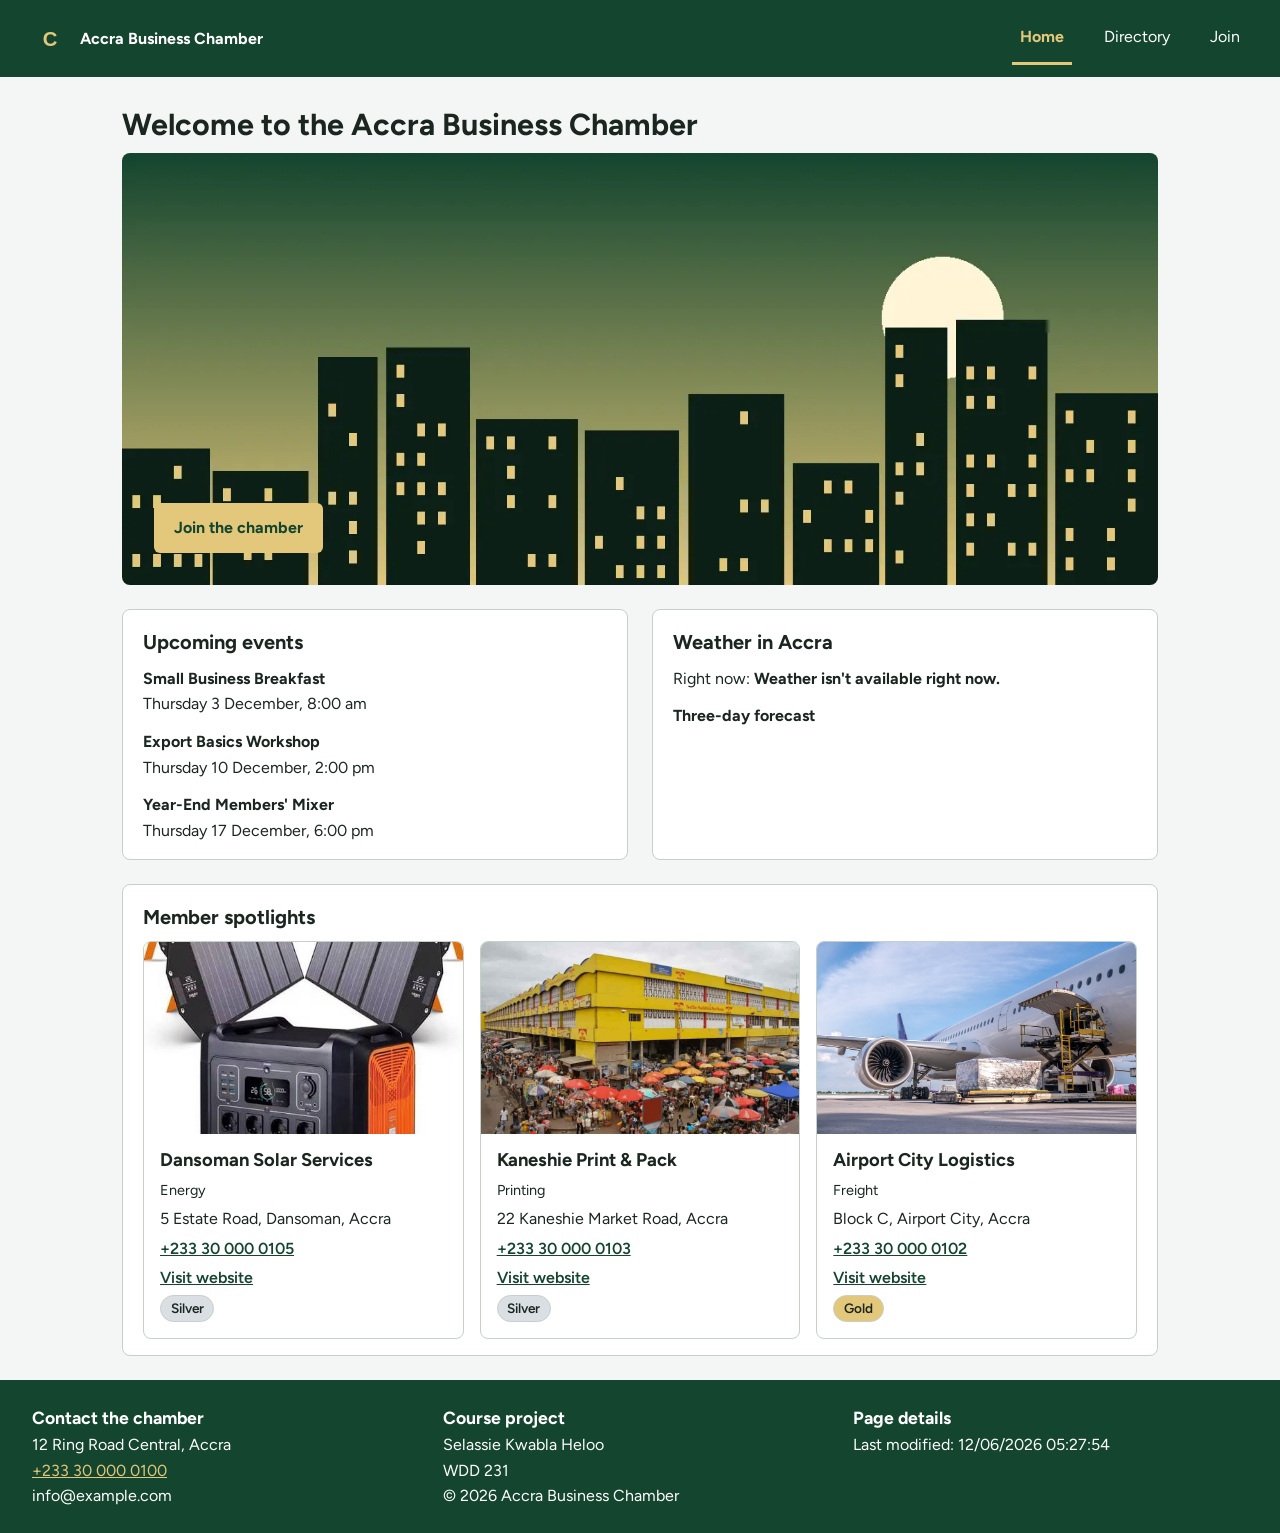
==== commit d5eb36c2: "Add chamber home page with weather and spotlights" ====
--- a/chamber/index.html
+++ b/chamber/index.html
@@ -3,100 +3,95 @@
 <head>
   <meta charset="UTF-8">
   <meta name="viewport" content="width=device-width, initial-scale=1">
-  <title>Home | Accra Chamber of Commerce</title>
-  <meta name="description" content="Welcome to the Accra Chamber of Commerce. See upcoming events, local weather and featured member businesses, and join today.">
+  <title>Welcome | Accra Business Chamber</title>
+  <meta name="description" content="Local events, today's weather and featured members from the Accra Business Chamber. Join to grow your business with us.">
   <meta name="author" content="Selassie Kwabla Heloo">
 
+  <meta property="og:type" content="website">
+  <meta property="og:title" content="Welcome | Accra Business Chamber">
+  <meta property="og:description" content="Local events, today's weather and featured members from the Accra Business Chamber. Join to grow your business with us.">
+  <meta property="og:image" content="https://helooselassie.github.io/wdd231/chamber/images/chamber-share.png">
+  <meta property="og:url" content="https://helooselassie.github.io/wdd231/chamber/index.html">
+
   <link rel="icon" href="images/favicon.svg" type="image/svg+xml">
-  <link rel="apple-touch-icon" href="images/favicon-180.png">
-
-  <meta property="og:type" content="website">
-  <meta property="og:title" content="Home | Accra Chamber of Commerce">
-  <meta property="og:description" content="Events, weather and featured member businesses from the Accra Chamber of Commerce.">
-  <meta property="og:image" content="https://helooselassie.github.io/wdd231/chamber/images/og-image.png">
-  <meta property="og:url" content="https://helooselassie.github.io/wdd231/chamber/index.html">
 
   <link rel="preconnect" href="https://fonts.googleapis.com">
   <link rel="preconnect" href="https://fonts.gstatic.com" crossorigin>
-  <link href="https://fonts.googleapis.com/css2?family=Source+Sans+3:wght@400;600;700&display=swap" rel="stylesheet">
+  <link href="https://fonts.googleapis.com/css2?family=Figtree:wght@400;600;700&display=swap" rel="stylesheet">
+
   <link rel="stylesheet" href="styles/normalize.css">
   <link rel="stylesheet" href="styles/small.css">
   <link rel="stylesheet" href="styles/larger.css">
-  <script src="scripts/site.js" defer></script>
-  <script src="scripts/home.js" defer></script>
+
+  <script src="scripts/navigation.js" defer></script>
+  <script src="scripts/date.js" defer></script>
+  <script type="module" src="scripts/weather.js" defer></script>
+  <script type="module" src="scripts/home.js" defer></script>
 </head>
 <body>
-  <header class="site-header">
+  <header>
     <a class="brand" href="index.html">
-      <img src="images/favicon.svg" alt="" width="40" height="40">
-      <span>Accra Chamber<br>of Commerce</span>
+      <img src="images/favicon.svg" alt="" width="36" height="36">
+      <span>Accra Business Chamber</span>
     </a>
-    <button id="menu-button" class="menu-button" type="button" aria-expanded="false" aria-controls="site-nav">
-      <span class="menu-icon" aria-hidden="true"></span>
-      <span class="visually-hidden">Menu</span>
-    </button>
-    <nav id="site-nav" class="site-nav" aria-label="Main">
+    <button id="menu-button" type="button" aria-expanded="false" aria-controls="site-nav" aria-label="Menu">&#9776;</button>
+    <nav id="site-nav" aria-label="Main">
       <ul>
         <li><a href="index.html" class="active" aria-current="page">Home</a></li>
         <li><a href="directory.html">Directory</a></li>
         <li><a href="join.html">Join</a></li>
-        <li><a href="discover.html">Discover</a></li>
       </ul>
     </nav>
   </header>
 
   <main>
-    <section class="hero" aria-labelledby="hero-title">
-      <img src="images/hero-1200.webp"
-           srcset="images/hero-600.webp 600w, images/hero-1200.webp 1200w"
-           sizes="(min-width: 1100px) 1100px, 100vw"
-           width="1200" height="500" fetchpriority="high"
-           alt="Accra city skyline at dusk with lit office windows">
-      <div class="hero-text">
-        <h1 id="hero-title">Grow your business in Accra</h1>
-        <a class="cta" href="join.html">Join the Chamber</a>
-      </div>
-    </section>
+    <h1>Welcome to the Accra Business Chamber</h1>
+
+    <div class="hero">
+      <img src="images/hero.webp" alt="Illustration of city buildings at sunset" width="1200" height="500" fetchpriority="high">
+      <a class="cta" href="join.html">Join the chamber</a>
+    </div>
 
     <div class="home-grid">
-      <section class="panel" aria-labelledby="events-title">
-        <h2 id="events-title">Upcoming Events</h2>
-        <ul class="events">
-          <li><strong>Networking Breakfast</strong><br>Thursday, 8:00 am &ndash; Ridge Tech Hub</li>
-          <li><strong>Small Business Finance Workshop</strong><br>Next Tuesday, 2:00 pm &ndash; Labone</li>
-          <li><strong>Chamber Mixer &amp; Awards</strong><br>Last Friday of the month, 6:00 pm &ndash; Osu</li>
+      <section class="panel events" aria-labelledby="events-heading">
+        <h2 id="events-heading">Upcoming events</h2>
+        <ul>
+          <li><strong>Small Business Breakfast</strong><br>Thursday 3 December, 8:00 am</li>
+          <li><strong>Export Basics Workshop</strong><br>Thursday 10 December, 2:00 pm</li>
+          <li><strong>Year-End Members' Mixer</strong><br>Thursday 17 December, 6:00 pm</li>
         </ul>
       </section>
 
-      <section class="panel" aria-labelledby="weather-title">
-        <h2 id="weather-title">Weather in Accra</h2>
-        <div id="current-weather" aria-live="polite">Loading weather&hellip;</div>
-        <h3>3-day forecast</h3>
-        <ul id="forecast" class="forecast"></ul>
+      <section class="panel weather" aria-labelledby="weather-heading">
+        <h2 id="weather-heading">Weather in Accra</h2>
+        <p>Right now: <strong id="current-weather">Loading...</strong></p>
+        <h3>Three-day forecast</h3>
+        <ul id="forecast"></ul>
+      </section>
+
+      <section class="panel spotlight-panel" aria-labelledby="spotlight-heading">
+        <h2 id="spotlight-heading">Member spotlights</h2>
+        <div id="spotlights"></div>
       </section>
     </div>
-
-    <section aria-labelledby="spotlight-title">
-      <h2 id="spotlight-title">Member Spotlights</h2>
-      <div id="spotlights" class="spotlight-grid">
-        <p class="status">Loading spotlights&hellip;</p>
-      </div>
-    </section>
   </main>
 
-  <footer class="site-footer">
+  <footer>
     <div>
-      <h2>Contact</h2>
-      <p>74 Adaaman Street, Awoshie, Accra<br>
-        <a href="tel:+233240301853">+233 240 30 1853</a><br>
-        <a href="mailto:info@accrachamber.example">info@accrachamber.example</a></p>
+      <h2>Contact the chamber</h2>
+      <p>12 Ring Road Central, Accra</p>
+      <p><a href="tel:+233300000100">+233 30 000 0100</a></p>
+      <p>info@example.com</p>
     </div>
     <div>
-      <h2>Site info</h2>
-      <p>&copy; <span id="year"></span> Accra Chamber of Commerce<br>
-        Selassie Kwabla Heloo<br>
-        WDD 231<br>
-        Last modified: <span id="last-modified"></span></p>
+      <h2>Course project</h2>
+      <p>Selassie Kwabla Heloo</p>
+      <p>WDD 231</p>
+      <p>&copy; <span id="currentyear"></span> Accra Business Chamber</p>
+    </div>
+    <div>
+      <h2>Page details</h2>
+      <p>Last modified: <span id="lastModified"></span></p>
     </div>
   </footer>
 </body>
--- a/chamber/styles/small.css
+++ b/chamber/styles/small.css
@@ -1,360 +1,267 @@
-/* Mobile-first styles. larger.css adds the wider layouts. */
 :root {
-  --navy: #0B1F33;
-  --gold: #C9A24D;
-  --white: #ffffff;
-  --light: #f3f5f8;
-  --text: #1c2630;
-  --radius: 8px;
-  --line: #d5dbe3;
-  --field-border: #6b7684;
-  --error: #a61b1b;
-  --silver: #d9dde2;
-  --silver-edge: #8d96a3;
-  --bronze: #8a5a2b;
-  --overlay: #0b1f3373;
-  --backdrop: #0b1f33b3;
-  --nav-line: #ffffff33;
-  --nav-hover: #ffffff1a;
-}
-
-* { box-sizing: border-box; }
+  --green: #14452f;
+  --gold: #e3c77a;
+  --ink: #1b2620;
+  --paper: #ffffff;
+  --mist: #f3f6f4;
+  --line: #c5d0c9;
+  --silver: #d9dfe3;
+}
 
 body {
-  margin: 0;
-  font-family: "Source Sans 3", system-ui, -apple-system, "Segoe UI", sans-serif;
-  line-height: 1.5;
-  color: var(--text);
-  background: var(--light);
-}
-
-img { max-width: 100%; height: auto; display: block; }
-
-a { color: var(--navy); }
-a:focus-visible, button:focus-visible { outline: 3px solid var(--gold); outline-offset: 2px; }
-
-.visually-hidden {
-  position: absolute;
-  width: 1px; height: 1px;
-  overflow: hidden;
-  clip: rect(0 0 0 0);
-  white-space: nowrap;
+  font-family: "Figtree", Arial, sans-serif;
+  line-height: 1.6;
+  color: var(--ink);
+  background: var(--mist);
 }
 
 /* Header and navigation */
-.site-header {
+header {
   display: flex;
   flex-wrap: wrap;
   align-items: center;
   justify-content: space-between;
   padding: 0.75rem 1rem;
-  background: var(--navy);
-  color: var(--white);
+  color: var(--paper);
+  background: var(--green);
 }
 
 .brand {
   display: flex;
   align-items: center;
-  gap: 0.6rem;
-  color: var(--white);
+  gap: 0.75rem;
+  color: var(--paper);
+  font-weight: 700;
   text-decoration: none;
-  font-weight: 700;
-  line-height: 1.2;
-}
-
-.menu-button {
-  width: 44px; height: 44px;
-  display: grid;
-  place-items: center;
-  background: none;
+}
+
+#menu-button {
+  width: 44px;
+  height: 44px;
+  font-size: 1.75rem;
+  line-height: 1;
+  color: var(--paper);
+  background: var(--green);
   border: 2px solid var(--gold);
-  border-radius: var(--radius);
+  border-radius: 6px;
   cursor: pointer;
 }
 
-.menu-icon,
-.menu-icon::before,
-.menu-icon::after {
+#site-nav {
+  display: none;
+  width: 100%;
+}
+
+#site-nav.open {
   display: block;
-  width: 22px; height: 2px;
-  background: var(--gold);
-  content: "";
-  transition: transform 0.2s;
-}
-.menu-icon { position: relative; }
-.menu-icon::before { position: absolute; top: -7px; }
-.menu-icon::after { position: absolute; top: 7px; }
-
-.menu-button[aria-expanded="true"] .menu-icon { background: none; }
-.menu-button[aria-expanded="true"] .menu-icon::before { top: 0; transform: rotate(45deg); }
-.menu-button[aria-expanded="true"] .menu-icon::after { top: 0; transform: rotate(-45deg); }
-
-.site-nav { display: none; width: 100%; }
-.site-nav.open { display: block; }
-
-.site-nav ul { list-style: none; margin: 0.75rem 0 0; padding: 0; }
-.site-nav a {
+}
+
+#site-nav ul {
+  margin-top: 0.75rem;
+}
+
+#site-nav a {
   display: block;
   padding: 0.75rem 0.5rem;
-  color: var(--white);
+  color: var(--paper);
   text-decoration: none;
-  border-bottom: 1px solid var(--nav-line);
-}
-.site-nav a:hover { background: var(--nav-hover); }
-
-/* Wayfinding: the current page is clearly marked */
-.site-nav a.active {
-  background: var(--gold);
-  color: var(--navy);
+  border-bottom: 3px solid var(--green);
+}
+
+#site-nav a:hover {
+  border-bottom-color: var(--gold);
+}
+
+#site-nav a.active {
+  color: var(--gold);
   font-weight: 700;
-}
-
-/* Main content */
-main { padding: 1rem; max-width: 1100px; margin: 0 auto; }
-h1 { color: var(--navy); margin: 0.5rem 0 0; }
-.intro { margin-top: 0.25rem; }
-
-.view-toggle { display: flex; gap: 0.5rem; margin: 1rem 0; }
+  border-bottom-color: var(--gold);
+}
+
+/* Main */
+main {
+  padding: 1rem;
+}
+
+h1 {
+  font-size: 1.9rem;
+  margin-bottom: 0.25rem;
+}
+
+.intro {
+  margin-bottom: 1rem;
+}
+
+.view-toggle {
+  display: flex;
+  gap: 0.5rem;
+  margin-bottom: 1rem;
+}
+
 .view-toggle button {
-  padding: 0.5rem 1.25rem;
-  font: inherit;
+  flex: 1;
+  min-height: 44px;
   font-weight: 600;
-  color: var(--navy);
-  background: var(--white);
-  border: 2px solid var(--navy);
-  border-radius: var(--radius);
+  color: var(--green);
+  background: var(--paper);
+  border: 2px solid var(--green);
+  border-radius: 6px;
   cursor: pointer;
 }
-.view-toggle button[aria-pressed="true"] { background: var(--navy); color: var(--white); }
-
-/* Member cards (grid view) and rows (list view) */
-#members { display: grid; gap: 1rem; grid-template-columns: 1fr; }
+
+.view-toggle button[aria-pressed="true"] {
+  color: var(--paper);
+  background: var(--green);
+}
+
+/* Member cards (grid view is the default) */
+#members,
+#spotlights {
+  display: grid;
+  grid-template-columns: repeat(auto-fill, minmax(min(100%, 250px), 1fr));
+  gap: 1rem;
+}
 
 .member {
-  background: var(--white);
+  display: flex;
+  flex-direction: column;
+  overflow: hidden;
+  background: var(--paper);
   border: 1px solid var(--line);
-  border-top: 4px solid var(--gold);
-  border-radius: var(--radius);
-  overflow: hidden;
-}
-.member img { width: 100%; aspect-ratio: 5 / 3; object-fit: cover; }
-.member-body { padding: 0.75rem 1rem 1rem; overflow-wrap: anywhere; }
-.member h2 { margin: 0 0 0.25rem; font-size: 1.15rem; color: var(--navy); }
-.tagline { margin: 0 0 0.5rem; font-style: italic; }
-.member p { margin: 0.2rem 0; }
-
-.badge {
-  display: inline-block;
-  margin-bottom: 0.4rem;
+  border-radius: 8px;
+}
+
+.member img {
+  width: 100%;
+  aspect-ratio: 5 / 3;
+  object-fit: cover;
+}
+
+.member-body {
+  display: grid;
+  gap: 0.25rem;
+  padding: 0.75rem 1rem 1rem;
+  overflow-wrap: anywhere;
+}
+
+.member h2,
+.member h3 {
+  font-size: 1.15rem;
+}
+
+.category {
+  font-size: 0.9rem;
+}
+
+.level {
+  justify-self: start;
   padding: 0.1rem 0.6rem;
   font-size: 0.85rem;
+  font-weight: 600;
+  background: var(--mist);
+  border: 1px solid var(--line);
+  border-radius: 99px;
+}
+
+.level-2 {
+  background: var(--silver);
+}
+
+.level-3 {
+  background: var(--gold);
+}
+
+.member a {
+  color: var(--green);
+  font-weight: 600;
+}
+
+/* List view: one column, no images */
+#members.list {
+  grid-template-columns: 1fr;
+  gap: 0.5rem;
+}
+
+#members.list .member img {
+  display: none;
+}
+
+/* Footer */
+footer {
+  display: grid;
+  gap: 1rem;
+  padding: 1.25rem 1rem;
+  color: var(--paper);
+  background: var(--green);
+}
+
+footer h2 {
+  font-size: 1.1rem;
+}
+
+footer a {
+  color: var(--gold);
+}
+
+/* Home page */
+.hero {
+  position: relative;
+  margin-bottom: 1.5rem;
+}
+
+.hero img {
+  width: 100%;
+  min-height: 200px;
+  object-fit: cover;
+  border-radius: 8px;
+}
+
+.cta {
+  position: absolute;
+  bottom: 1rem;
+  left: 50%;
+  padding: 0.75rem 1.25rem;
   font-weight: 700;
-  color: var(--navy);
-  border: 1px solid var(--navy);
-  border-radius: 999px;
-}
-.badge.gold { background: var(--gold); border-color: var(--gold); }
-.badge.silver { background: var(--silver); }
-.badge.member { background: var(--white); }
-
-/* List view: one column, no images */
-#members.list { grid-template-columns: 1fr; gap: 0; }
-#members.list .member {
-  border-radius: 0;
-  border-top-width: 1px;
-  border-left: 4px solid var(--gold);
-}
-#members.list .member:nth-child(even) { background: var(--light); }
-
-.status { grid-column: 1 / -1; }
-
-/* Footer */
-.site-footer {
-  display: grid;
-  gap: 1rem;
-  padding: 1.5rem 1rem;
-  margin-top: 2rem;
-  background: var(--navy);
-  color: var(--white);
-}
-.site-footer h2 { margin: 0 0 0.25rem; font-size: 1.1rem; color: var(--gold); }
-.site-footer p { margin: 0; }
-.site-footer a { color: var(--white); }
-
-/* Home page */
-.hero { position: relative; border-radius: var(--radius); overflow: hidden; background: var(--navy); }
-.hero img { width: 100%; height: auto; }
-.hero-text {
-  position: absolute;
-  inset: 0;
-  display: flex;
-  flex-direction: column;
-  align-items: center;
-  justify-content: center;
-  gap: 0.75rem;
-  padding: 0.5rem;
-  text-align: center;
-  background: var(--overlay);
-}
-.hero-text h1 { margin: 0; font-size: 1.4rem; color: var(--white); }
-
-.cta {
-  padding: 0.6rem 1.25rem;
-  font-weight: 700;
-  color: var(--navy);
+  color: var(--green);
+  white-space: nowrap;
   text-decoration: none;
   background: var(--gold);
-  border-radius: var(--radius);
-}
-.cta:hover { background: var(--white); }
-
-.home-grid { display: grid; gap: 1rem; margin: 1.5rem 0; }
+  border-radius: 6px;
+  transform: translateX(-50%);
+}
+
+.cta:hover,
+.cta:focus-visible {
+  background: var(--paper);
+}
+
+.home-grid {
+  display: grid;
+  gap: 1rem;
+}
+
 .panel {
-  padding: 1rem;
-  background: var(--white);
+  padding: 1rem 1.25rem;
+  background: var(--paper);
   border: 1px solid var(--line);
-  border-radius: var(--radius);
-}
-.panel h2, main > section > h2 { margin-top: 0; color: var(--navy); }
-.panel h3 { margin: 1rem 0 0.25rem; font-size: 1rem; color: var(--navy); }
-
-.events { margin: 0; padding-left: 1.1rem; }
-.events li { margin-bottom: 0.75rem; }
-
-.temperature { margin: 0; font-size: 2.25rem; font-weight: 700; color: var(--navy); }
-#current-weather p { margin: 0.2rem 0; }
-
-.forecast { margin: 0; padding: 0; list-style: none; }
-.forecast li {
-  display: flex;
-  justify-content: space-between;
-  gap: 1rem;
-  padding: 0.4rem 0;
-  border-bottom: 1px solid var(--line);
-}
-.forecast .day { font-weight: 600; }
-
-.spotlight-grid { display: grid; gap: 1rem; grid-template-columns: 1fr; }
-.member h3 { margin: 0 0 0.25rem; font-size: 1.15rem; color: var(--navy); }
-
-/* Join page: form */
-.join-layout { display: grid; gap: 2rem; margin-top: 1rem; }
-
-.join-form {
-  display: grid;
-  gap: 1rem;
-  padding: 1rem;
-  background: var(--white);
-  border: 1px solid var(--line);
-  border-radius: var(--radius);
-}
-.join-form label { display: grid; gap: 0.3rem; font-weight: 600; color: var(--navy); }
-.join-form input:not([type="hidden"]),
-.join-form select,
-.join-form textarea {
-  width: 100%;
-  min-height: 44px;
-  padding: 0.5rem 0.75rem;
-  font: inherit;
-  font-weight: 400;
-  color: var(--text);
-  background: var(--white);
-  border: 2px solid var(--field-border);
-  border-radius: var(--radius);
-}
-.join-form input:focus,
-.join-form select:focus,
-.join-form textarea:focus { outline: 3px solid var(--gold); outline-offset: 1px; border-color: var(--navy); }
-.join-form input:user-invalid { border-color: var(--error); }
-.req { color: var(--error); }
-
-.join-form input.submit-button {
-  cursor: pointer;
-  font-weight: 700;
-  color: var(--navy);
-  background: var(--gold);
-  border-color: var(--gold);
-}
-.join-form input.submit-button:hover { background: var(--navy); color: var(--white); border-color: var(--navy); }
-
-/* Membership cards */
-.levels h2 { margin-top: 0; color: var(--navy); }
-.level-cards { display: grid; gap: 1rem; }
-
-.level-card {
-  padding: 1rem;
-  background: var(--white);
-  border: 1px solid var(--line);
-  border-top: 6px solid var(--navy);
-  border-radius: var(--radius);
-  animation: card-in 0.7s ease-out both;
-}
-.level-card:nth-child(2) { animation-delay: 0.15s; }
-.level-card:nth-child(3) { animation-delay: 0.3s; }
-.level-card:nth-child(4) { animation-delay: 0.45s; }
-.level-card.bronze { border-top-color: var(--bronze); }
-.level-card.silver { border-top-color: var(--silver-edge); }
-.level-card.gold { border-top-color: var(--gold); }
-.level-card h3 { margin: 0 0 0.25rem; color: var(--navy); }
-.level-card p { margin: 0.25rem 0; }
-.price { font-weight: 700; }
-
-@keyframes card-in {
-  from { opacity: 0; transform: translateY(24px); }
-  to { opacity: 1; transform: translateY(0); }
-}
-
-@media (prefers-reduced-motion: reduce) {
-  .level-card { animation: none; }
-}
-
-.link-button {
-  margin-top: 0.5rem;
-  padding: 0.5rem 0;
-  font: inherit;
-  font-weight: 600;
-  color: var(--navy);
-  text-decoration: underline;
-  background: none;
-  border: 0;
-  cursor: pointer;
-}
-.link-button:hover { text-decoration-thickness: 3px; }
-
-/* Modals */
-.modal {
-  width: min(92vw, 460px);
-  padding: 1.5rem;
-  color: var(--text);
-  border: 0;
-  border-top: 6px solid var(--gold);
-  border-radius: var(--radius);
-}
-.modal::backdrop { background: var(--backdrop); }
-.modal h2 { margin-top: 0; color: var(--navy); }
-.modal ul { padding-left: 1.2rem; }
-.close-modal {
-  padding: 0.6rem 1.25rem;
-  font: inherit;
-  font-weight: 700;
-  color: var(--white);
-  background: var(--navy);
-  border: 0;
-  border-radius: var(--radius);
-  cursor: pointer;
-}
-
-/* Thank you page */
-.thanks { max-width: 640px; margin: 0 auto; }
-.summary {
-  margin: 1.5rem 0;
-  padding: 0.5rem 1rem;
-  background: var(--white);
-  border: 1px solid var(--line);
-  border-left: 6px solid var(--gold);
-  border-radius: var(--radius);
-}
-.summary-row { padding: 0.6rem 0; border-bottom: 1px solid var(--line); }
-.summary-row:last-child { border-bottom: 0; }
-.summary dt { font-weight: 700; color: var(--navy); }
-.summary dd { margin: 0; overflow-wrap: anywhere; }
+  border-radius: 8px;
+}
+
+.panel h2 {
+  margin-bottom: 0.5rem;
+  font-size: 1.25rem;
+}
+
+.panel h3 {
+  margin: 0.75rem 0 0.25rem;
+  font-size: 1rem;
+}
+
+.events li + li {
+  margin-top: 0.75rem;
+}
+
+.panel .member h3 {
+  margin: 0;
+  font-size: 1.15rem;
+}
--- a/chamber/styles/larger.css
+++ b/chamber/styles/larger.css
@@ -1,46 +1,73 @@
-/* Tablet and desktop layout */
 @media (min-width: 700px) {
-  .site-header { flex-wrap: nowrap; padding: 0.75rem 2rem; }
+  header {
+    flex-wrap: nowrap;
+    padding: 0.75rem 2rem;
+  }
 
-  .menu-button { display: none; }
+  #menu-button {
+    display: none;
+  }
 
-  .site-nav { display: block; width: auto; }
-  .site-nav ul { display: flex; gap: 0.25rem; margin: 0; }
-  .site-nav a { border-bottom: 0; border-radius: var(--radius); padding: 0.5rem 1rem; }
+  #site-nav {
+    display: block;
+    width: auto;
+  }
 
-  main { padding: 1.5rem 2rem; }
+  #site-nav ul {
+    display: flex;
+    gap: 1.5rem;
+    margin-top: 0;
+  }
 
-  #members.grid { grid-template-columns: repeat(2, 1fr); }
+  main {
+    max-width: 1100px;
+    margin: 0 auto;
+    padding: 1.5rem 2rem;
+  }
 
-  /* In list view, each row lays its info out across the width */
+  .view-toggle button {
+    flex: none;
+    min-width: 110px;
+  }
+
+  #members.list .member {
+    flex-direction: row;
+    align-items: center;
+    justify-content: space-between;
+  }
+
   #members.list .member-body {
-    display: grid;
-    grid-template-columns: 1.4fr 1.4fr 1fr;
-    column-gap: 1.5rem;
-    align-items: start;
+    grid-template-columns: 1.2fr 1fr 1fr auto;
+    align-items: center;
+    column-gap: 1rem;
+    width: 100%;
   }
-  #members.list .member h2 { grid-column: 1; }
-  #members.list .tagline { grid-column: 1; }
-  #members.list .badge { grid-column: 3; grid-row: 1; justify-self: start; }
-  #members.list .contact { grid-column: 2; grid-row: 1 / span 2; }
 
-  .site-footer { grid-template-columns: 1fr 1fr; padding: 1.5rem 2rem; }
+  #members.list .member-body > * {
+    margin: 0;
+  }
+
+  footer {
+    grid-template-columns: repeat(3, 1fr);
+    padding: 1.5rem 2rem;
+  }
+
+  .cta {
+    left: 2rem;
+    bottom: 2rem;
+    transform: none;
+  }
+
+  .hero img {
+    min-height: 320px;
+  }
+
+  .home-grid {
+    grid-template-columns: 1fr 1fr;
+    gap: 1.5rem;
+  }
+
+  .spotlight-panel {
+    grid-column: 1 / -1;
+  }
 }
-
-@media (min-width: 1000px) {
-  #members.grid { grid-template-columns: repeat(3, 1fr); }
-}
-
-/* Home page, wider layouts */
-@media (min-width: 700px) {
-  .hero-text h1 { font-size: 2.4rem; }
-  .hero-text { gap: 1.25rem; }
-  .home-grid { grid-template-columns: 3fr 2fr; }
-  .spotlight-grid { grid-template-columns: repeat(auto-fit, minmax(240px, 1fr)); }
-}
-
-/* Join page, wider layouts */
-@media (min-width: 800px) {
-  .join-layout { grid-template-columns: 1.3fr 1fr; align-items: start; }
-  .join-form { padding: 1.5rem; }
-}
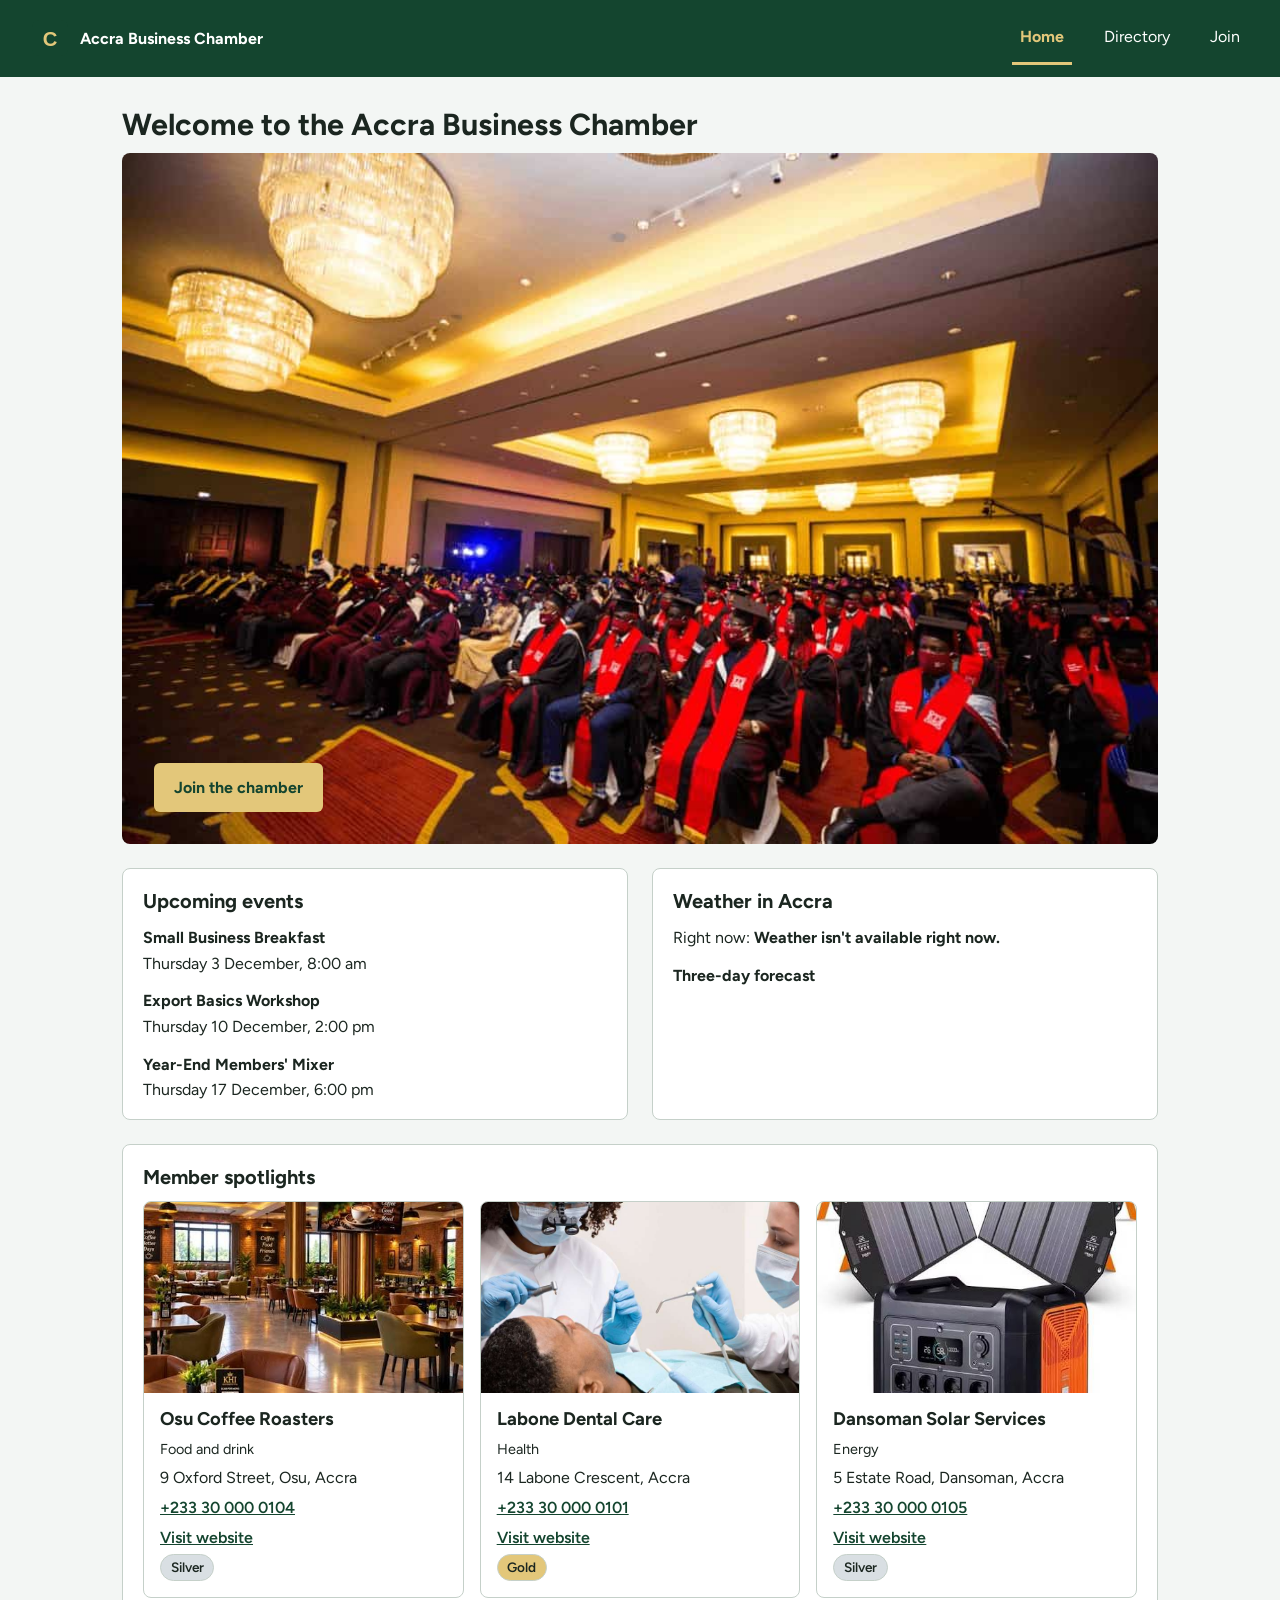
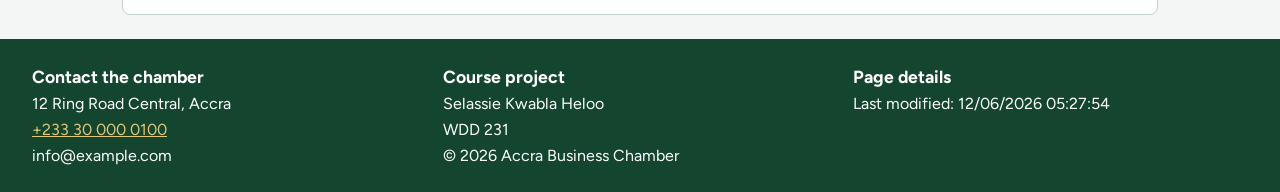
==== commit b6e7c81e: "Remove defer from module scripts" ====
--- a/chamber/index.html
+++ b/chamber/index.html
@@ -1,15 +1,18 @@
 <!DOCTYPE html>
 <html lang="en">
+
 <head>
   <meta charset="UTF-8">
   <meta name="viewport" content="width=device-width, initial-scale=1">
   <title>Welcome | Accra Business Chamber</title>
-  <meta name="description" content="Local events, today's weather and featured members from the Accra Business Chamber. Join to grow your business with us.">
+  <meta name="description"
+    content="Local events, today's weather and featured members from the Accra Business Chamber. Join to grow your business with us.">
   <meta name="author" content="Selassie Kwabla Heloo">
 
   <meta property="og:type" content="website">
   <meta property="og:title" content="Welcome | Accra Business Chamber">
-  <meta property="og:description" content="Local events, today's weather and featured members from the Accra Business Chamber. Join to grow your business with us.">
+  <meta property="og:description"
+    content="Local events, today's weather and featured members from the Accra Business Chamber. Join to grow your business with us.">
   <meta property="og:image" content="https://helooselassie.github.io/wdd231/chamber/images/chamber-share.png">
   <meta property="og:url" content="https://helooselassie.github.io/wdd231/chamber/index.html">
 
@@ -25,16 +28,18 @@
 
   <script src="scripts/navigation.js" defer></script>
   <script src="scripts/date.js" defer></script>
-  <script type="module" src="scripts/weather.js" defer></script>
-  <script type="module" src="scripts/home.js" defer></script>
+  <script type="module" src="scripts/weather.js"></script>
+  <script type="module" src="scripts/home.js"></script>
 </head>
+
 <body>
   <header>
     <a class="brand" href="index.html">
       <img src="images/favicon.svg" alt="" width="36" height="36">
       <span>Accra Business Chamber</span>
     </a>
-    <button id="menu-button" type="button" aria-expanded="false" aria-controls="site-nav" aria-label="Menu">&#9776;</button>
+    <button id="menu-button" type="button" aria-expanded="false" aria-controls="site-nav"
+      aria-label="Menu">&#9776;</button>
     <nav id="site-nav" aria-label="Main">
       <ul>
         <li><a href="index.html" class="active" aria-current="page">Home</a></li>
@@ -48,7 +53,8 @@
     <h1>Welcome to the Accra Business Chamber</h1>
 
     <div class="hero">
-      <img src="images/hero.webp" alt="Illustration of city buildings at sunset" width="1200" height="500" fetchpriority="high">
+      <img src="images/hero.jpg" alt="Illustration of city buildings at sunset" width="1200" height="500"
+        fetchpriority="high">
       <a class="cta" href="join.html">Join the chamber</a>
     </div>
 
@@ -95,4 +101,5 @@
     </div>
   </footer>
 </body>
-</html>
+
+</html>
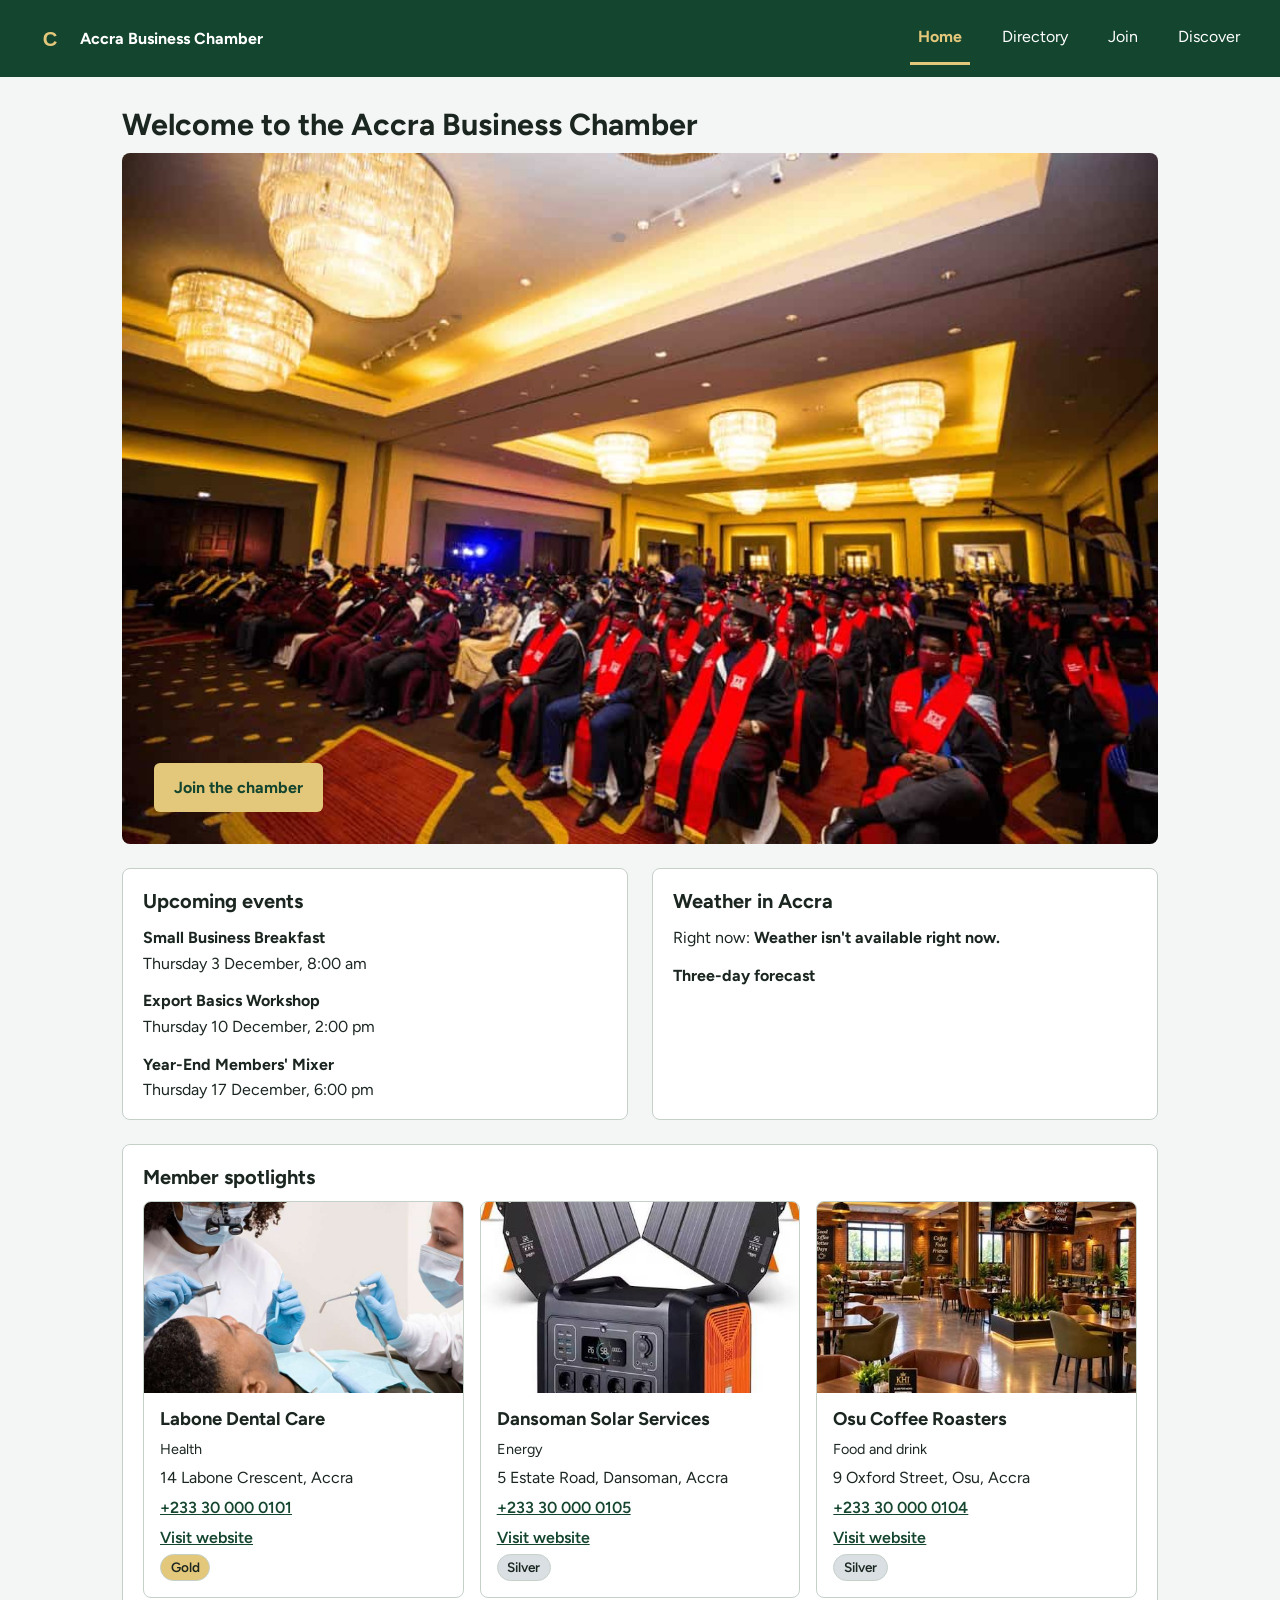
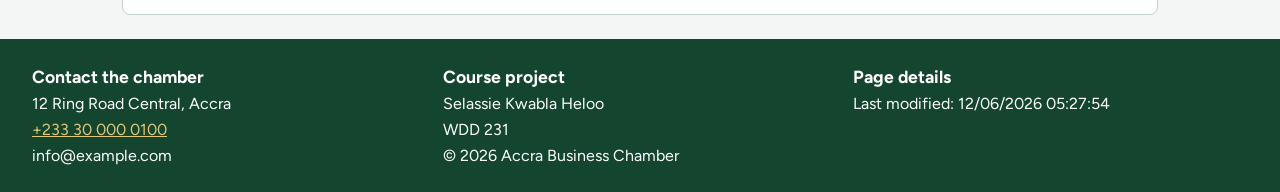
==== commit 2fdbe50f: "Add chamber discover page" ====
--- a/chamber/index.html
+++ b/chamber/index.html
@@ -1,18 +1,15 @@
 <!DOCTYPE html>
 <html lang="en">
-
 <head>
   <meta charset="UTF-8">
   <meta name="viewport" content="width=device-width, initial-scale=1">
   <title>Welcome | Accra Business Chamber</title>
-  <meta name="description"
-    content="Local events, today's weather and featured members from the Accra Business Chamber. Join to grow your business with us.">
+  <meta name="description" content="Local events, today's weather and featured members from the Accra Business Chamber. Join to grow your business with us.">
   <meta name="author" content="Selassie Kwabla Heloo">
 
   <meta property="og:type" content="website">
   <meta property="og:title" content="Welcome | Accra Business Chamber">
-  <meta property="og:description"
-    content="Local events, today's weather and featured members from the Accra Business Chamber. Join to grow your business with us.">
+  <meta property="og:description" content="Local events, today's weather and featured members from the Accra Business Chamber. Join to grow your business with us.">
   <meta property="og:image" content="https://helooselassie.github.io/wdd231/chamber/images/chamber-share.png">
   <meta property="og:url" content="https://helooselassie.github.io/wdd231/chamber/index.html">
 
@@ -31,20 +28,19 @@
   <script type="module" src="scripts/weather.js"></script>
   <script type="module" src="scripts/home.js"></script>
 </head>
-
 <body>
   <header>
     <a class="brand" href="index.html">
       <img src="images/favicon.svg" alt="" width="36" height="36">
       <span>Accra Business Chamber</span>
     </a>
-    <button id="menu-button" type="button" aria-expanded="false" aria-controls="site-nav"
-      aria-label="Menu">&#9776;</button>
+    <button id="menu-button" type="button" aria-expanded="false" aria-controls="site-nav" aria-label="Menu">&#9776;</button>
     <nav id="site-nav" aria-label="Main">
       <ul>
         <li><a href="index.html" class="active" aria-current="page">Home</a></li>
         <li><a href="directory.html">Directory</a></li>
         <li><a href="join.html">Join</a></li>
+        <li><a href="discover.html">Discover</a></li>
       </ul>
     </nav>
   </header>
@@ -53,8 +49,7 @@
     <h1>Welcome to the Accra Business Chamber</h1>
 
     <div class="hero">
-      <img src="images/hero.jpg" alt="Illustration of city buildings at sunset" width="1200" height="500"
-        fetchpriority="high">
+      <img src="images/hero.jpg" alt="Illustration of city buildings at sunset" width="1200" height="500" fetchpriority="high">
       <a class="cta" href="join.html">Join the chamber</a>
     </div>
 
@@ -101,5 +96,4 @@
     </div>
   </footer>
 </body>
-
-</html>+</html>
--- a/chamber/styles/small.css
+++ b/chamber/styles/small.css
@@ -6,6 +6,8 @@
   --mist: #f3f6f4;
   --line: #c5d0c9;
   --silver: #d9dfe3;
+  --bronze: #b87333;
+  --shade: #14452f99;
 }
 
 body {
@@ -265,3 +267,238 @@
   margin: 0;
   font-size: 1.15rem;
 }
+
+/* Join page */
+.join-layout {
+  display: grid;
+  gap: 1.5rem;
+}
+
+form {
+  display: grid;
+  gap: 1rem;
+}
+
+label {
+  display: grid;
+  gap: 0.25rem;
+  font-weight: 600;
+}
+
+input[type="text"],
+input[type="email"],
+input[type="tel"],
+select,
+textarea {
+  width: 100%;
+  padding: 0.6rem 0.75rem;
+  color: var(--ink);
+  background: var(--paper);
+  border: 2px solid var(--green);
+  border-radius: 6px;
+}
+
+input:focus-visible,
+select:focus-visible,
+textarea:focus-visible,
+a:focus-visible,
+button:focus-visible {
+  outline: 3px solid var(--green);
+  outline-offset: 2px;
+}
+
+.submit {
+  min-height: 48px;
+  font-weight: 700;
+  color: var(--paper);
+  background: var(--green);
+  border: 2px solid var(--green);
+  border-radius: 6px;
+  cursor: pointer;
+}
+
+.submit:hover {
+  color: var(--green);
+  background: var(--gold);
+}
+
+.levels {
+  display: grid;
+  gap: 1rem;
+  margin-top: 0.75rem;
+}
+
+.level-card {
+  padding: 1rem 1.25rem;
+  background: var(--paper);
+  border: 1px solid var(--line);
+  border-top: 6px solid var(--green);
+  border-radius: 8px;
+  animation: card-in 0.7s ease-out both;
+}
+
+.level-card:nth-child(2) { animation-delay: 0.15s; }
+.level-card:nth-child(3) { animation-delay: 0.3s; }
+.level-card:nth-child(4) { animation-delay: 0.45s; }
+
+.level-card-bronze { border-top-color: var(--bronze); }
+.level-card-silver { border-top-color: var(--silver); }
+.level-card-gold { border-top-color: var(--gold); }
+
+.level-card h3 {
+  font-size: 1.15rem;
+}
+
+.level-card a {
+  display: inline-block;
+  margin-top: 0.5rem;
+  color: var(--green);
+  font-weight: 600;
+}
+
+@keyframes card-in {
+  from {
+    opacity: 0;
+    transform: translateY(1.25rem);
+  }
+  to {
+    opacity: 1;
+    transform: translateY(0);
+  }
+}
+
+@media (prefers-reduced-motion: reduce) {
+  .level-card {
+    animation: none;
+  }
+}
+
+dialog {
+  width: min(90vw, 460px);
+  padding: 1.5rem;
+  color: var(--ink);
+  background: var(--paper);
+  border: 3px solid var(--green);
+  border-radius: 8px;
+}
+
+dialog::backdrop {
+  background: var(--shade);
+}
+
+dialog h2 {
+  margin-bottom: 0.5rem;
+}
+
+dialog ul {
+  margin: 0.75rem 0 1rem;
+  padding-left: 1.25rem;
+  list-style: disc;
+}
+
+.close-modal {
+  min-height: 44px;
+  padding: 0 1.25rem;
+  font-weight: 600;
+  color: var(--paper);
+  background: var(--green);
+  border: 2px solid var(--green);
+  border-radius: 6px;
+  cursor: pointer;
+}
+
+/* Thank you page */
+.summary dl {
+  display: grid;
+  gap: 0.25rem 1rem;
+  margin: 1rem 0 0;
+}
+
+.summary dt {
+  font-weight: 700;
+}
+
+.summary dd {
+  margin: 0 0 0.5rem;
+  overflow-wrap: anywhere;
+}
+
+/* Discover page */
+.visit {
+  margin-bottom: 1rem;
+  padding: 0.75rem 1rem;
+  font-weight: 600;
+  color: var(--green);
+  background: var(--gold);
+  border-radius: 6px;
+}
+
+#places {
+  display: grid;
+  gap: 1rem;
+  grid-template-areas:
+    "a1"
+    "a2"
+    "a3"
+    "a4"
+    "a5"
+    "a6"
+    "a7"
+    "a8";
+}
+
+.place:nth-child(1) { grid-area: a1; }
+.place:nth-child(2) { grid-area: a2; }
+.place:nth-child(3) { grid-area: a3; }
+.place:nth-child(4) { grid-area: a4; }
+.place:nth-child(5) { grid-area: a5; }
+.place:nth-child(6) { grid-area: a6; }
+.place:nth-child(7) { grid-area: a7; }
+.place:nth-child(8) { grid-area: a8; }
+
+.place {
+  display: flex;
+  flex-direction: column;
+  gap: 0.75rem;
+  padding: 1rem 1.25rem;
+  background: var(--paper);
+  border: 1px solid var(--line);
+  border-radius: 8px;
+}
+
+.place h2 {
+  font-size: 1.2rem;
+}
+
+.place figure {
+  overflow: hidden;
+  border-radius: 6px;
+}
+
+.place img {
+  width: 100%;
+  height: auto;
+}
+
+.place address {
+  font-style: normal;
+  font-weight: 600;
+}
+
+.place button {
+  align-self: flex-start;
+  min-height: 44px;
+  margin-top: auto;
+  padding: 0 1.25rem;
+  font-weight: 600;
+  color: var(--paper);
+  background: var(--green);
+  border: 2px solid var(--green);
+  border-radius: 6px;
+  cursor: pointer;
+}
+
+.place button:hover {
+  color: var(--green);
+  background: var(--gold);
+}
--- a/chamber/styles/larger.css
+++ b/chamber/styles/larger.css
@@ -70,4 +70,55 @@
   .spotlight-panel {
     grid-column: 1 / -1;
   }
+
+  .join-layout {
+    grid-template-columns: 1.2fr 1fr;
+    align-items: start;
+    gap: 2rem;
+  }
+
+  .summary dl {
+    grid-template-columns: max-content 1fr;
+  }
+
+  .summary dd {
+    margin-bottom: 0;
+  }
 }
+
+/* Medium screens: a wide card, then pairs, with another wide card in the middle */
+@media (min-width: 641px) {
+  #places {
+    grid-template-columns: repeat(2, 1fr);
+    grid-template-areas:
+      "a1 a1"
+      "a2 a3"
+      "a4 a5"
+      "a6 a6"
+      "a7 a8";
+  }
+
+  .place figure {
+    max-width: 420px;
+  }
+
+  .place img {
+    transition: filter 0.3s ease, transform 0.3s ease;
+  }
+
+  .place img:hover {
+    filter: saturate(1.5) brightness(1.08);
+    transform: scale(1.06);
+  }
+}
+
+/* Large screens: one tall card in the third column and two wide cards */
+@media (min-width: 1025px) {
+  #places {
+    grid-template-columns: repeat(4, 1fr);
+    grid-template-areas:
+      "a1 a1 a2 a3"
+      "a4 a5 a2 a6"
+      "a7 a7 a8 a8";
+  }
+}
